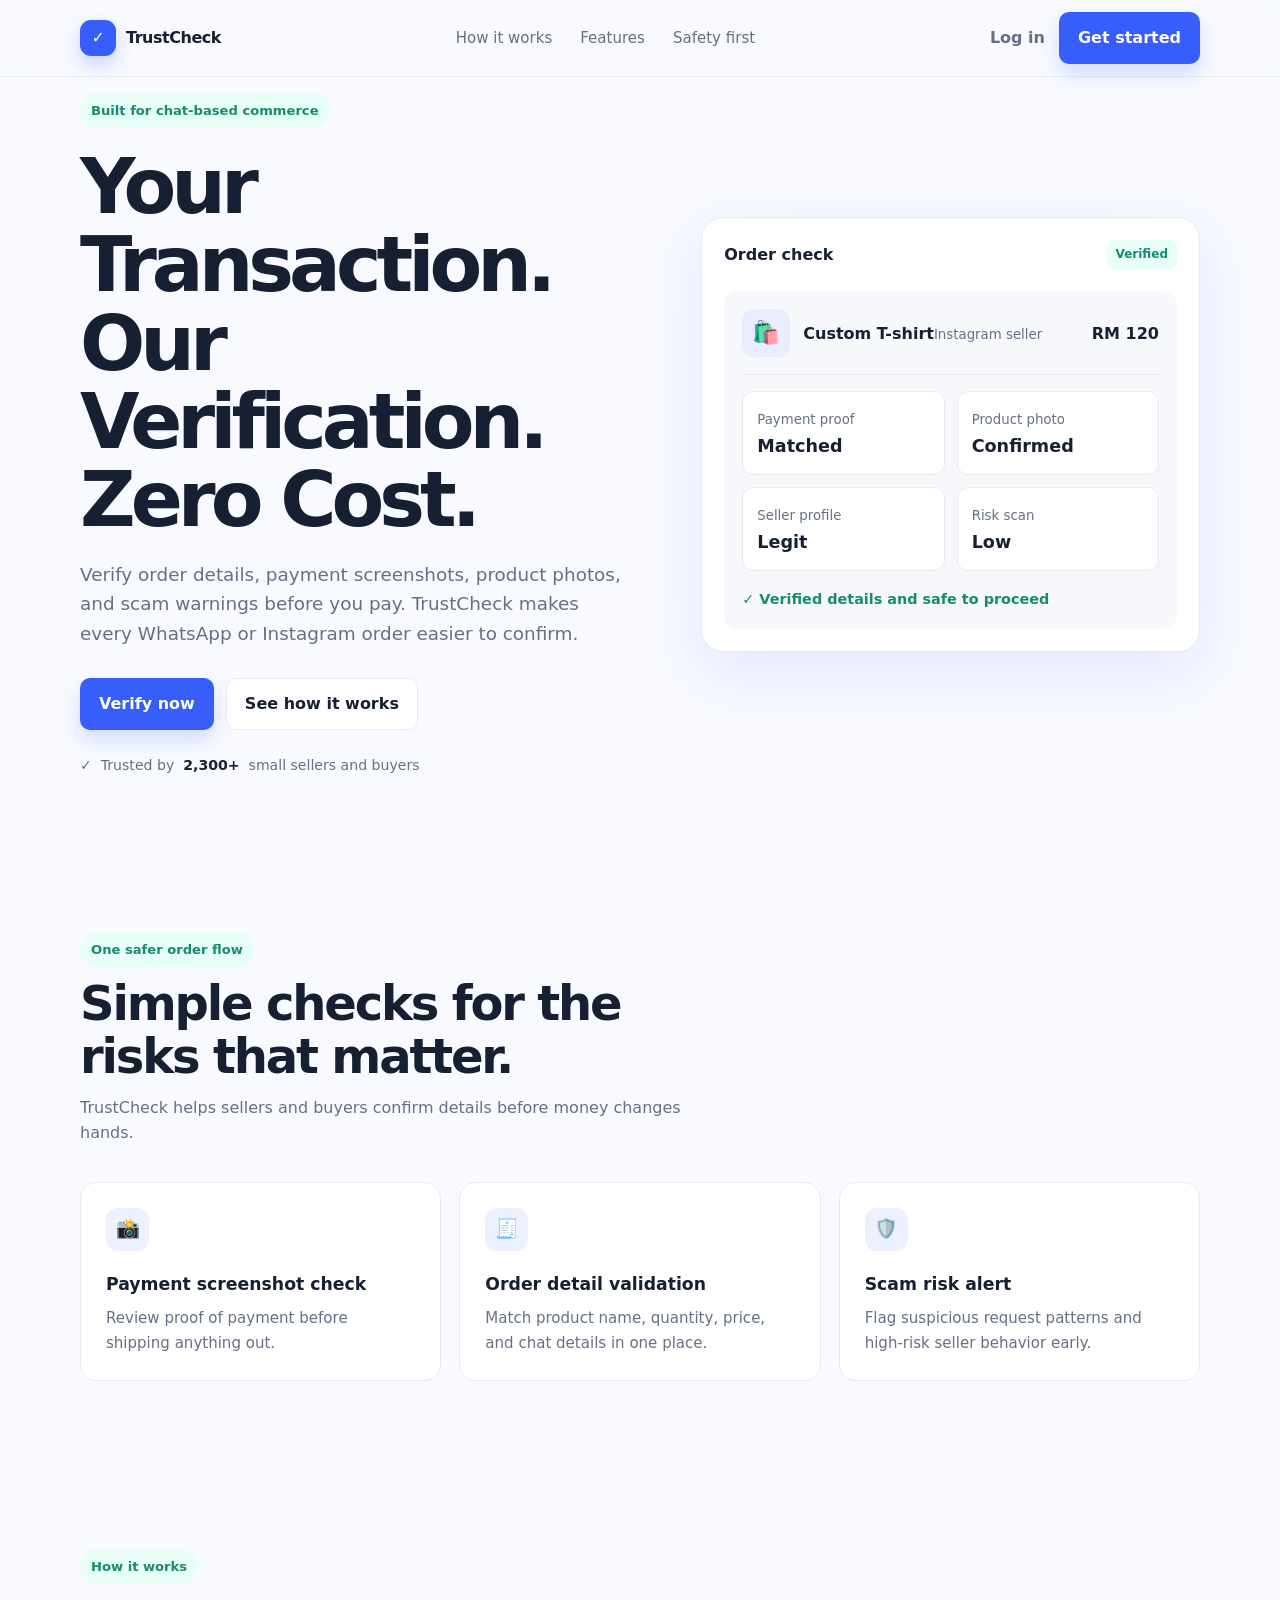
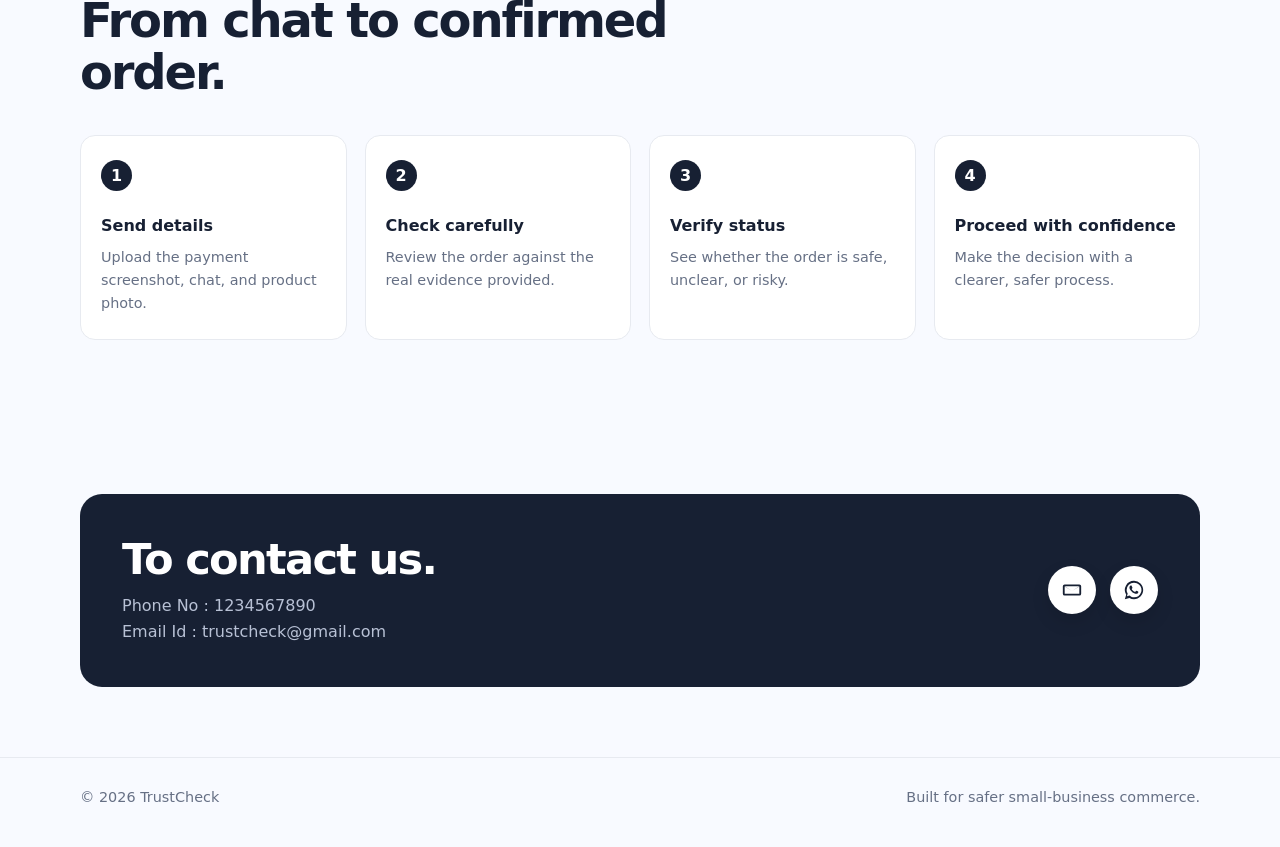
==== index.html @ 04374711 "Remove green dot and tick mark from hero eyebrow section" ====
<!DOCTYPE html>
<html lang="en">
<head>
    <meta charset="UTF-8">
    <meta name="viewport" content="width=device-width, initial-scale=1.0">
    <meta name="description" content="TrustCheck helps Instagram and WhatsApp sellers verify orders, payment screenshots, product photos and scam requests.">
    <title>TrustCheck — Sell with confidence</title>
    <style>
        :root { --ink:#172033; --muted:#667085; --primary:#375dfb; --primary-dark:#2746d8; --mint:#e8fff7; --line:#e7eaf0; --surface:#fff; --background:#f8faff; --shadow:0 20px 60px rgba(55,93,251,.12); }
        * { box-sizing:border-box; }
        html { scroll-behavior:smooth; }
        body { margin:0; color:var(--ink); background:var(--background); font-family:Inter,ui-sans-serif,system-ui,-apple-system,BlinkMacSystemFont,"Segoe UI",sans-serif; line-height:1.6; }
        a { color:inherit; text-decoration:none; }
        .container { width:min(1120px,calc(100% - 40px)); margin:0 auto; }
        header { position:sticky; top:0; z-index:10; background:rgba(248,250,255,.88); border-bottom:1px solid rgba(231,234,240,.75); backdrop-filter:blur(14px); }
        nav { min-height:76px; display:flex; align-items:center; justify-content:space-between; gap:24px; }
        .brand { display:flex; align-items:center; gap:10px; font-weight:800; letter-spacing:-.03em; }
        .brand-mark { display:grid; place-items:center; width:36px; height:36px; color:#fff; background:var(--primary); border-radius:11px; box-shadow:0 8px 18px rgba(55,93,251,.25); }
        .nav-links { display:flex; align-items:center; gap:28px; color:var(--muted); font-size:.94rem; }
        .nav-links a:hover { color:var(--primary); }
        .nav-actions { display:flex; align-items:center; gap:14px; }
        .login { color:var(--muted); font-weight:600; }
        .button { display:inline-flex; align-items:center; justify-content:center; gap:8px; padding:12px 18px; border:1px solid transparent; border-radius:10px; font-weight:700; cursor:pointer; transition:transform .2s ease, box-shadow .2s ease, background .2s ease; }
        .button:hover { transform:translateY(-2px); }
        .button-primary { color:#fff; background:var(--primary); box-shadow:0 10px 20px rgba(55,93,251,.2); }
        .button-primary:hover { background:var(--primary-dark); }
        .button-secondary { color:var(--ink); background:#fff; border-color:var(--line); }
        .hero { padding:16px 0 72px; overflow:hidden; }
        .hero-grid { display:grid; grid-template-columns:1.05fr .95fr; align-items:center; gap:70px; }
        .eyebrow { display:inline-flex; align-items:center; gap:8px; padding:7px 11px; color:#168b72; background:var(--mint); border-radius:999px; font-size:.82rem; font-weight:800; }
        h1 { max-width:670px; margin:20px 0; font-size:clamp(2.8rem,6vw,5.1rem); line-height:1.02; letter-spacing:-.065em; }
        .hero-copy { max-width:590px; color:var(--muted); font-size:1.15rem; }
        .hero-buttons { display:flex; flex-wrap:wrap; gap:12px; margin-top:30px; }
        .trust-note { display:flex; align-items:center; gap:9px; margin-top:24px; color:var(--muted); font-size:.88rem; }
        .trust-note strong { color:var(--ink); }
        .hero-card { position:relative; padding:22px; background:#fff; border:1px solid var(--line); border-radius:22px; box-shadow:var(--shadow); }
        .card-top { display:flex; justify-content:space-between; align-items:center; margin-bottom:22px; }
        .card-title { font-weight:800; }
        .status { padding:5px 9px; color:#168b72; background:var(--mint); border-radius:7px; font-size:.75rem; font-weight:800; }
        .order-box { padding:18px; background:#f7f8fc; border-radius:14px; }
        .product-row { display:flex; align-items:center; gap:13px; padding-bottom:17px; border-bottom:1px solid var(--line); }
        .product-icon { display:grid; place-items:center; width:48px; height:48px; color:var(--primary); background:#e9edff; border-radius:12px; font-size:1.4rem; }
        .product-row small,.metric small { color:var(--muted); }
        .amount { margin-left:auto; font-weight:800; }
        .metrics { display:grid; grid-template-columns:repeat(2,1fr); gap:12px; margin-top:16px; }
        .metric { padding:14px; background:#fff; border:1px solid var(--line); border-radius:11px; }
        .metric strong { display:block; font-size:1.1rem; }
        .verified { display:flex; align-items:center; gap:9px; margin-top:17px; color:#168b72; font-size:.9rem; font-weight:700; }
        .section { padding:84px 0; }
        .section-heading { max-width:650px; margin-bottom:36px; }
        .section-heading h2 { margin:10px 0 12px; font-size:clamp(2rem,4vw,3rem); line-height:1.1; letter-spacing:-.045em; }
        .section-heading p { margin:0; color:var(--muted); }
        .features { display:grid; grid-template-columns:repeat(3,1fr); gap:18px; }
        .feature { padding:25px; background:var(--surface); border:1px solid var(--line); border-radius:16px; }
        .feature-icon { display:grid; place-items:center; width:43px; height:43px; margin-bottom:20px; color:var(--primary); background:#edf0ff; border-radius:12px; font-size:1.2rem; }
        .feature h3 { margin:0 0 8px; font-size:1.08rem; }
        .feature p { margin:0; color:var(--muted); font-size:.94rem; }
        .steps { display:grid; grid-template-columns:repeat(4,1fr); gap:18px; }
        .step { position:relative; padding:24px 20px; background:#fff; border-radius:15px; border:1px solid var(--line); }
        .step-number { display:inline-grid; place-items:center; width:31px; height:31px; margin-bottom:22px; color:#fff; background:var(--ink); border-radius:50%; font-weight:800; }
        .step h3 { margin:0 0 7px; font-size:1rem; }
        .step p { margin:0; color:var(--muted); font-size:.9rem; }
        .cta { padding:70px 0; }
        .cta-box { display:flex; align-items:center; justify-content:space-between; gap:30px; padding:42px; color:#fff; background:var(--ink); border-radius:22px; }
        .cta-box h2 { max-width:550px; margin:0; font-size:clamp(1.8rem,4vw,2.7rem); line-height:1.1; letter-spacing:-.04em; }
        .cta-box p { margin:10px 0 0; color:#b8c1d5; }
        .cta .button { color:var(--ink); background:#fff; white-space:nowrap; }
        .contact-wrap { display:flex; align-items:center; gap:18px; }
        .social-icons { display:flex; gap:14px; align-items:center; }
        .social-icon {
            display:inline-flex;
            align-items:center;
            justify-content:center;
            width:48px;
            height:48px;
            border-radius:50%;
            background:#fff;
            color:var(--ink);
            transition:transform 0.2s ease, box-shadow 0.2s ease;
            box-shadow:0 8px 18px rgba(0,0,0,.12);
        }
        .social-icon:hover {
            transform:translateY(-2px);
            box-shadow:0 12px 22px rgba(0,0,0,.18);
        }
        .social-icon svg { width:22px; height:22px; display:block; }
        .social-icon.gmail:hover { background:#ea4335; color:#fff; }
        .social-icon.whatsapp:hover { background:#25d366; color:#fff; }
        footer { padding:28px 0 38px; color:var(--muted); border-top:1px solid var(--line); font-size:.9rem; }
        .footer-row { display:flex; justify-content:space-between; gap:20px; }
        @media (max-width:820px) { .nav-links{display:none;} .hero{padding-top:12px;} .hero-grid,.features{grid-template-columns:1fr;} .hero-grid{gap:42px;} .steps{grid-template-columns:repeat(2,1fr);} }
        @media (max-width:520px) { .container{width:min(100% - 28px,1120px);} .nav-actions .login{display:none;} .hero-buttons,.hero-buttons .button{width:100%;} .steps{grid-template-columns:1fr;} }
    </style>
</head>
<body>
    <header>
        <nav class="container" aria-label="Main navigation">
            <a class="brand" href="#top" aria-label="TrustCheck home"><span class="brand-mark">✓</span><span>TrustCheck</span></a>
            <div class="nav-links"><a href="#how-it-works">How it works</a><a href="#features">Features</a><a href="#safety">Safety first</a></div>
            <div class="nav-actions"><a class="login" href="#signup">Log in</a><a class="button button-primary" href="#signup">Get started</a></div>
        </nav>
    </header>
    <main id="top">
        <section class="hero"><div class="container hero-grid"><div><div class="eyebrow">Built for chat-based commerce</div><h1>Your Transaction. Our Verification. Zero Cost.</h1><p class="hero-copy">Verify order details, payment screenshots, product photos, and scam warnings before you pay. TrustCheck makes every WhatsApp or Instagram order easier to confirm.</p><div class="hero-buttons"><a class="button button-primary" href="#signup">Verify now</a><a class="button button-secondary" href="#how-it-works">See how it works</a></div><div class="trust-note"><span>✓</span> Trusted by <strong>2,300+</strong> small sellers and buyers</div></div><div class="hero-card"><div class="card-top"><div class="card-title">Order check</div><span class="status">Verified</span></div><div class="order-box"><div class="product-row"><div class="product-icon">🛍️</div><div><strong>Custom T-shirt</strong><small>Instagram seller</small></div><div class="amount">RM 120</div></div><div class="metrics"><div class="metric"><small>Payment proof</small><strong>Matched</strong></div><div class="metric"><small>Product photo</small><strong>Confirmed</strong></div><div class="metric"><small>Seller profile</small><strong>Legit</strong></div><div class="metric"><small>Risk scan</small><strong>Low</strong></div></div><div class="verified">✓ Verified details and safe to proceed</div></div></div></div></section>
        <section class="section" id="features"><div class="container"><div class="section-heading"><div class="eyebrow">One safer order flow</div><h2>Simple checks for the risks that matter.</h2><p>TrustCheck helps sellers and buyers confirm details before money changes hands.</p></div><div class="features"><div class="feature"><div class="feature-icon">📸</div><h3>Payment screenshot check</h3><p>Review proof of payment before shipping anything out.</p></div><div class="feature"><div class="feature-icon">🧾</div><h3>Order detail validation</h3><p>Match product name, quantity, price, and chat details in one place.</p></div><div class="feature"><div class="feature-icon">🛡️</div><h3>Scam risk alert</h3><p>Flag suspicious request patterns and high-risk seller behavior early.</p></div></div></div></section>
        <section class="section" id="how-it-works"><div class="container"><div class="section-heading"><div class="eyebrow">How it works</div><h2>From chat to confirmed order.</h2></div><div class="steps"><div class="step"><div class="step-number">1</div><h3>Send details</h3><p>Upload the payment screenshot, chat, and product photo.</p></div><div class="step"><div class="step-number">2</div><h3>Check carefully</h3><p>Review the order against the real evidence provided.</p></div><div class="step"><div class="step-number">3</div><h3>Verify status</h3><p>See whether the order is safe, unclear, or risky.</p></div><div class="step"><div class="step-number">4</div><h3>Proceed with confidence</h3><p>Make the decision with a clearer, safer process.</p></div></div></div></section>
        <section class="cta" id="safety"><div class="container"><div class="cta-box"><div><h2>To contact us.</h2><p>Phone No : 1234567890 <br>Email Id : trustcheck@gmail.com</p></div><div class="contact-wrap"><div class="social-icons"><a href="mailto:trustcheck@gmail.com" class="social-icon gmail" aria-label="Email TrustCheck" title="Email TrustCheck"><svg viewBox="0 0 24 24" fill="currentColor" aria-hidden="true"><path d="M20 6H4a2 2 0 0 0-2 2v8a2 2 0 0 0 2 2h16a2 2 0 0 0 2-2V8a2 2 0 0 0-2-2Zm0 2-8 5-8-5h16Zm-16 8V8.2l8 5 8-5V16H4Z"/></svg></a><a href="https://wa.me/1234567890" class="social-icon whatsapp" aria-label="Chat on WhatsApp" title="Chat on WhatsApp" target="_blank" rel="noopener noreferrer"><svg viewBox="0 0 24 24" fill="currentColor" aria-hidden="true"><path d="M19.05 4.95A9.9 9.9 0 0 0 12.02 2a9.94 9.94 0 0 0-8.56 15.12L2 22l5.02-1.33A9.93 9.93 0 0 0 12.02 22c5.52 0 10-4.48 10-10 0-2.67-1.04-5.2-2.97-7.05ZM12.02 20c-1.63 0-3.22-.63-4.38-1.7l-.31-.25-2.98.79.8-2.9-.2-.31A7.98 7.98 0 0 1 3.98 12A8.02 8.02 0 0 1 12.02 4c2.14 0 4.15.83 5.66 2.34A7.97 7.97 0 0 1 12.02 20Zm4.33-6.38c-.24-.12-1.42-.7-1.64-.78-.22-.08-.38-.12-.54.12-.16.24-.62.78-.76.94-.14.16-.28.18-.52.06-.24-.12-1.02-.38-1.95-1.2-.72-.64-1.2-1.43-1.34-1.67-.14-.24-.02-.37.1-.49.1-.1.24-.28.36-.42.12-.14.16-.24.24-.4.08-.16.04-.3-.02-.42-.06-.12-.54-1.3-.74-1.78-.2-.47-.4-.4-.54-.4h-.46c-.16 0-.42.06-.64.3-.22.24-.84.82-.84 2s.86 2.32.98 2.48c.12.16 1.68 2.56 4.07 3.59.57.25 1.02.39 1.37.5.57.18 1.09.16 1.5.1.46-.07 1.42-.58 1.62-1.14.2-.56.2-1.04.14-1.14-.06-.1-.22-.16-.46-.28Z"/></svg></a></div></div></div></div></section>
    </main>
    <footer><div class="container footer-row"><span>© 2026 TrustCheck</span><span>Built for safer small-business commerce.</span></div></footer>
</body>
</html>
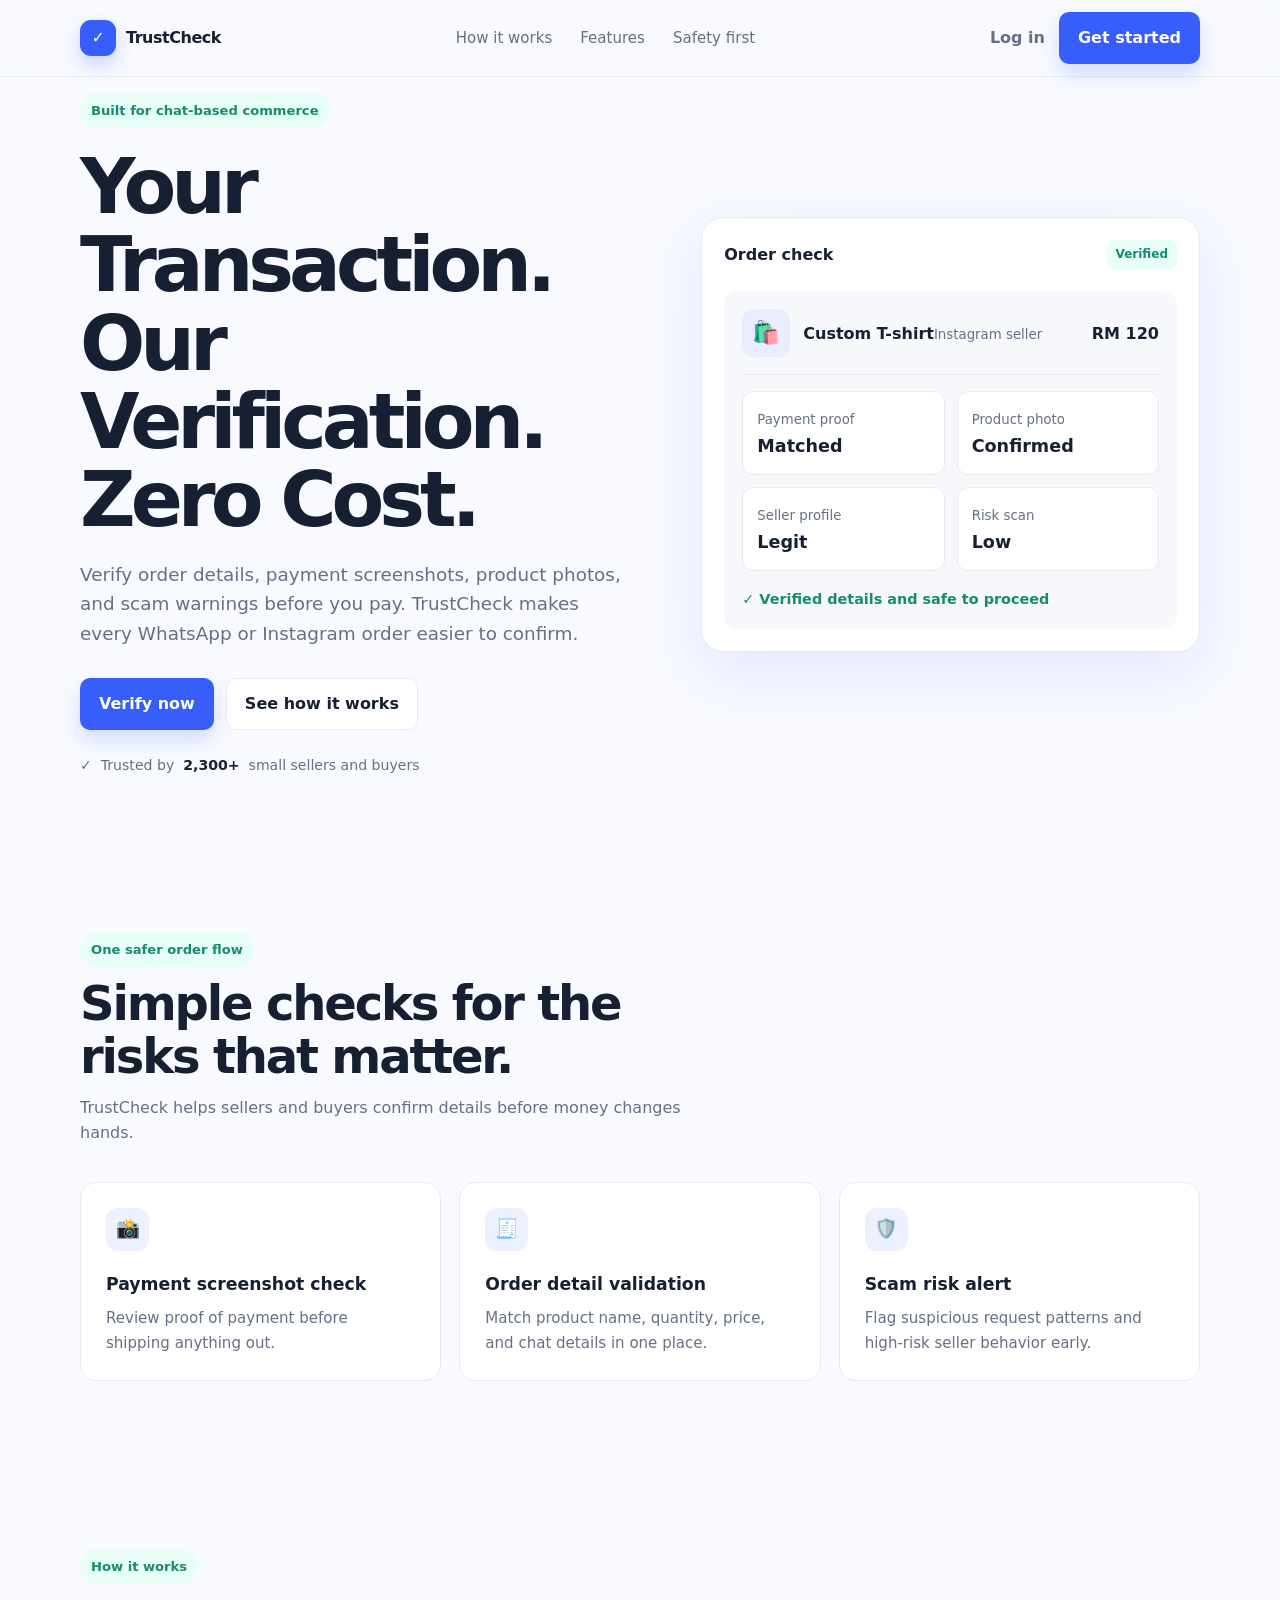
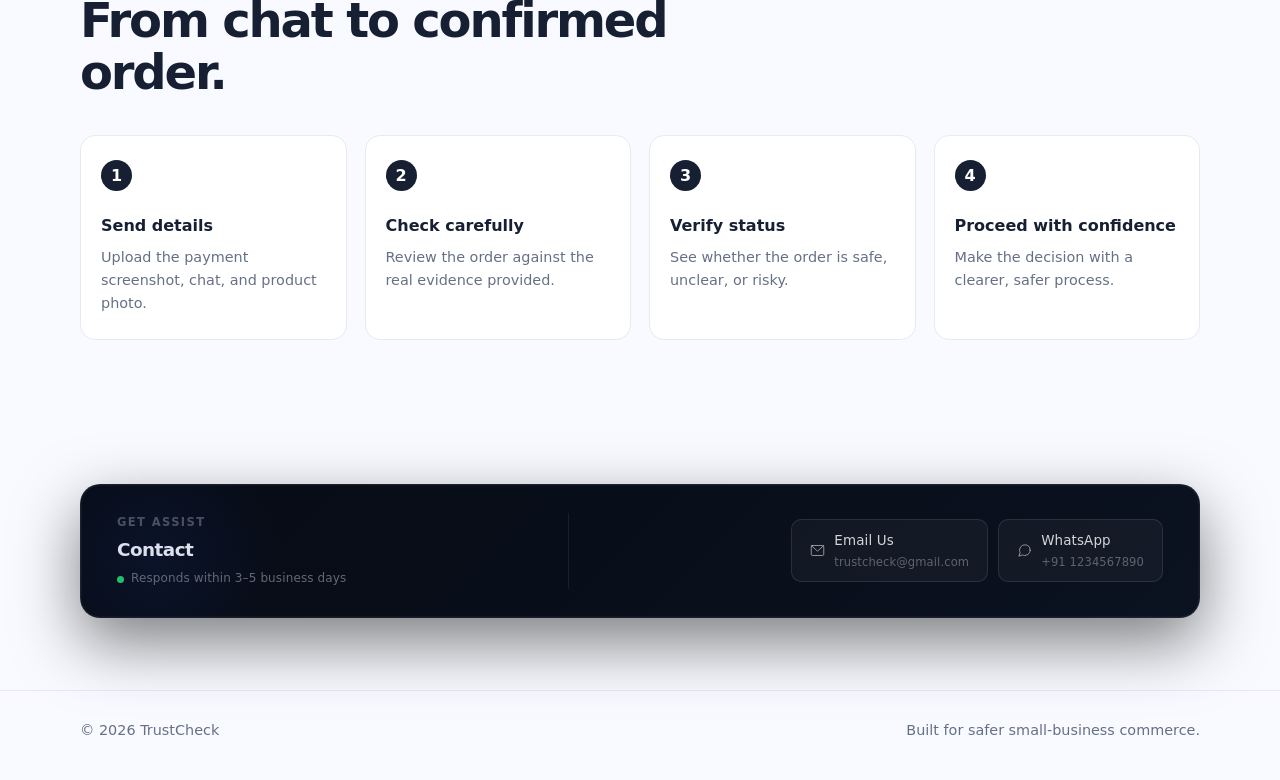
==== commit 694d2916: "Update Contact Us widget to luxury obsidian design and revised copy" ====
--- a/index.html
+++ b/index.html
@@ -60,36 +60,137 @@
         .step-number { display:inline-grid; place-items:center; width:31px; height:31px; margin-bottom:22px; color:#fff; background:var(--ink); border-radius:50%; font-weight:800; }
         .step h3 { margin:0 0 7px; font-size:1rem; }
         .step p { margin:0; color:var(--muted); font-size:.9rem; }
-        .cta { padding:70px 0; }
-        .cta-box { display:flex; align-items:center; justify-content:space-between; gap:30px; padding:42px; color:#fff; background:var(--ink); border-radius:22px; }
-        .cta-box h2 { max-width:550px; margin:0; font-size:clamp(1.8rem,4vw,2.7rem); line-height:1.1; letter-spacing:-.04em; }
-        .cta-box p { margin:10px 0 0; color:#b8c1d5; }
-        .cta .button { color:var(--ink); background:#fff; white-space:nowrap; }
-        .contact-wrap { display:flex; align-items:center; gap:18px; }
-        .social-icons { display:flex; gap:14px; align-items:center; }
-        .social-icon {
+        /* ── Contact Section — Luxury Obsidian ── */
+        .contact-section { padding:60px 0 72px; }
+        .contact-strip {
+            position:relative;
+            display:flex;
+            align-items:center;
+            justify-content:space-between;
+            gap:32px;
+            padding:28px 36px;
+            background:linear-gradient(135deg,#060B14 0%,#0B1220 100%);
+            border:1px solid rgba(255,255,255,.08);
+            border-radius:20px;
+            backdrop-filter:blur(16px);
+            -webkit-backdrop-filter:blur(16px);
+            box-shadow:0 0 0 1px rgba(255,255,255,.03) inset, 0 24px 64px rgba(0,0,0,.5);
+            overflow:hidden;
+        }
+        .contact-strip::before {
+            content:'';
+            position:absolute;
+            top:-60px; left:-60px;
+            width:260px; height:260px;
+            border-radius:50%;
+            background:radial-gradient(circle, rgba(55,93,251,.09) 0%, transparent 70%);
+            pointer-events:none;
+        }
+        .cs-left { display:flex; flex-direction:column; gap:8px; flex-shrink:0; }
+        .cs-label {
+            font-size:.72rem;
+            font-weight:600;
+            letter-spacing:.12em;
+            text-transform:uppercase;
+            color:rgba(255,255,255,.28);
+        }
+        .cs-title {
+            font-size:1.15rem;
+            font-weight:700;
+            letter-spacing:-.03em;
+            color:rgba(255,255,255,.92);
+            line-height:1.2;
+        }
+        .cs-status {
             display:inline-flex;
             align-items:center;
-            justify-content:center;
-            width:48px;
-            height:48px;
+            gap:7px;
+            font-size:.75rem;
+            color:rgba(255,255,255,.38);
+            font-weight:500;
+            letter-spacing:.01em;
+        }
+        .cs-pulse {
+            width:7px; height:7px;
             border-radius:50%;
-            background:#fff;
-            color:var(--ink);
-            transition:transform 0.2s ease, box-shadow 0.2s ease;
-            box-shadow:0 8px 18px rgba(0,0,0,.12);
-        }
-        .social-icon:hover {
-            transform:translateY(-2px);
-            box-shadow:0 12px 22px rgba(0,0,0,.18);
-        }
-        .social-icon svg { width:22px; height:22px; display:block; }
-        .social-icon.gmail:hover { background:#ea4335; color:#fff; }
-        .social-icon.whatsapp:hover { background:#25d366; color:#fff; }
+            background:#22c55e;
+            box-shadow:0 0 0 0 rgba(34,197,94,.5);
+            animation:cs-ping 2s ease infinite;
+            flex-shrink:0;
+        }
+        @keyframes cs-ping {
+            0%   { box-shadow:0 0 0 0 rgba(34,197,94,.45); }
+            70%  { box-shadow:0 0 0 6px rgba(34,197,94,0); }
+            100% { box-shadow:0 0 0 0 rgba(34,197,94,0); }
+        }
+        .cs-divider {
+            width:1px;
+            align-self:stretch;
+            background:rgba(255,255,255,.07);
+            flex-shrink:0;
+        }
+        .cs-actions { display:flex; align-items:center; gap:10px; flex-wrap:wrap; }
+        .cs-action {
+            display:inline-flex;
+            align-items:center;
+            gap:9px;
+            padding:10px 18px;
+            border-radius:10px;
+            border:1px solid rgba(255,255,255,.1);
+            background:rgba(255,255,255,.04);
+            color:rgba(255,255,255,.75);
+            font-size:.84rem;
+            font-weight:500;
+            letter-spacing:.01em;
+            text-decoration:none;
+            cursor:pointer;
+            transition:background .2s ease, border-color .2s ease, color .2s ease, transform .2s ease;
+            white-space:nowrap;
+        }
+        .cs-action:hover {
+            background:rgba(255,255,255,.08);
+            border-color:rgba(255,255,255,.2);
+            color:rgba(255,255,255,.95);
+            transform:translateY(-1px);
+        }
+        .cs-action svg {
+            width:15px; height:15px;
+            stroke:currentColor;
+            fill:none;
+            stroke-width:1.6;
+            stroke-linecap:round;
+            stroke-linejoin:round;
+            opacity:.7;
+            flex-shrink:0;
+        }
+        .cs-action:hover svg { opacity:1; }
+        .cs-action-meta {
+            display:flex;
+            flex-direction:column;
+            gap:1px;
+            text-align:left;
+        }
+        .cs-action-meta span:first-child { color:rgba(255,255,255,.82); font-size:.84rem; font-weight:500; }
+        .cs-action-meta span:last-child  { color:rgba(255,255,255,.32); font-size:.72rem; font-weight:400; letter-spacing:.01em; }
         footer { padding:28px 0 38px; color:var(--muted); border-top:1px solid var(--line); font-size:.9rem; }
         .footer-row { display:flex; justify-content:space-between; gap:20px; }
-        @media (max-width:820px) { .nav-links{display:none;} .hero{padding-top:12px;} .hero-grid,.features{grid-template-columns:1fr;} .hero-grid{gap:42px;} .steps{grid-template-columns:repeat(2,1fr);} }
-        @media (max-width:520px) { .container{width:min(100% - 28px,1120px);} .nav-actions .login{display:none;} .hero-buttons,.hero-buttons .button{width:100%;} .steps{grid-template-columns:1fr;} }
+        @media (max-width:820px) {
+            .nav-links{display:none;}
+            .hero{padding-top:12px;}
+            .hero-grid,.features{grid-template-columns:1fr;}
+            .hero-grid{gap:42px;}
+            .steps{grid-template-columns:repeat(2,1fr);}
+            .contact-strip{flex-direction:column;align-items:flex-start;gap:20px;padding:24px 22px;}
+            .cs-divider{width:100%;height:1px;align-self:auto;}
+        }
+        @media (max-width:520px) {
+            .container{width:min(100% - 28px,1120px);}
+            .nav-actions .login{display:none;}
+            .hero-buttons,.hero-buttons .button{width:100%;}
+            .steps{grid-template-columns:1fr;}
+            .cs-actions{flex-direction:column;width:100%;}
+            .cs-action{width:100%;justify-content:flex-start;}
+        }
     </style>
 </head>
 <body>
@@ -104,7 +205,47 @@
         <section class="hero"><div class="container hero-grid"><div><div class="eyebrow">Built for chat-based commerce</div><h1>Your Transaction. Our Verification. Zero Cost.</h1><p class="hero-copy">Verify order details, payment screenshots, product photos, and scam warnings before you pay. TrustCheck makes every WhatsApp or Instagram order easier to confirm.</p><div class="hero-buttons"><a class="button button-primary" href="#signup">Verify now</a><a class="button button-secondary" href="#how-it-works">See how it works</a></div><div class="trust-note"><span>✓</span> Trusted by <strong>2,300+</strong> small sellers and buyers</div></div><div class="hero-card"><div class="card-top"><div class="card-title">Order check</div><span class="status">Verified</span></div><div class="order-box"><div class="product-row"><div class="product-icon">🛍️</div><div><strong>Custom T-shirt</strong><small>Instagram seller</small></div><div class="amount">RM 120</div></div><div class="metrics"><div class="metric"><small>Payment proof</small><strong>Matched</strong></div><div class="metric"><small>Product photo</small><strong>Confirmed</strong></div><div class="metric"><small>Seller profile</small><strong>Legit</strong></div><div class="metric"><small>Risk scan</small><strong>Low</strong></div></div><div class="verified">✓ Verified details and safe to proceed</div></div></div></div></section>
         <section class="section" id="features"><div class="container"><div class="section-heading"><div class="eyebrow">One safer order flow</div><h2>Simple checks for the risks that matter.</h2><p>TrustCheck helps sellers and buyers confirm details before money changes hands.</p></div><div class="features"><div class="feature"><div class="feature-icon">📸</div><h3>Payment screenshot check</h3><p>Review proof of payment before shipping anything out.</p></div><div class="feature"><div class="feature-icon">🧾</div><h3>Order detail validation</h3><p>Match product name, quantity, price, and chat details in one place.</p></div><div class="feature"><div class="feature-icon">🛡️</div><h3>Scam risk alert</h3><p>Flag suspicious request patterns and high-risk seller behavior early.</p></div></div></div></section>
         <section class="section" id="how-it-works"><div class="container"><div class="section-heading"><div class="eyebrow">How it works</div><h2>From chat to confirmed order.</h2></div><div class="steps"><div class="step"><div class="step-number">1</div><h3>Send details</h3><p>Upload the payment screenshot, chat, and product photo.</p></div><div class="step"><div class="step-number">2</div><h3>Check carefully</h3><p>Review the order against the real evidence provided.</p></div><div class="step"><div class="step-number">3</div><h3>Verify status</h3><p>See whether the order is safe, unclear, or risky.</p></div><div class="step"><div class="step-number">4</div><h3>Proceed with confidence</h3><p>Make the decision with a clearer, safer process.</p></div></div></div></section>
-        <section class="cta" id="safety"><div class="container"><div class="cta-box"><div><h2>To contact us.</h2><p>Phone No : 1234567890 <br>Email Id : trustcheck@gmail.com</p></div><div class="contact-wrap"><div class="social-icons"><a href="mailto:trustcheck@gmail.com" class="social-icon gmail" aria-label="Email TrustCheck" title="Email TrustCheck"><svg viewBox="0 0 24 24" fill="currentColor" aria-hidden="true"><path d="M20 6H4a2 2 0 0 0-2 2v8a2 2 0 0 0 2 2h16a2 2 0 0 0 2-2V8a2 2 0 0 0-2-2Zm0 2-8 5-8-5h16Zm-16 8V8.2l8 5 8-5V16H4Z"/></svg></a><a href="https://wa.me/1234567890" class="social-icon whatsapp" aria-label="Chat on WhatsApp" title="Chat on WhatsApp" target="_blank" rel="noopener noreferrer"><svg viewBox="0 0 24 24" fill="currentColor" aria-hidden="true"><path d="M19.05 4.95A9.9 9.9 0 0 0 12.02 2a9.94 9.94 0 0 0-8.56 15.12L2 22l5.02-1.33A9.93 9.93 0 0 0 12.02 22c5.52 0 10-4.48 10-10 0-2.67-1.04-5.2-2.97-7.05ZM12.02 20c-1.63 0-3.22-.63-4.38-1.7l-.31-.25-2.98.79.8-2.9-.2-.31A7.98 7.98 0 0 1 3.98 12A8.02 8.02 0 0 1 12.02 4c2.14 0 4.15.83 5.66 2.34A7.97 7.97 0 0 1 12.02 20Zm4.33-6.38c-.24-.12-1.42-.7-1.64-.78-.22-.08-.38-.12-.54.12-.16.24-.62.78-.76.94-.14.16-.28.18-.52.06-.24-.12-1.02-.38-1.95-1.2-.72-.64-1.2-1.43-1.34-1.67-.14-.24-.02-.37.1-.49.1-.1.24-.28.36-.42.12-.14.16-.24.24-.4.08-.16.04-.3-.02-.42-.06-.12-.54-1.3-.74-1.78-.2-.47-.4-.4-.54-.4h-.46c-.16 0-.42.06-.64.3-.22.24-.84.82-.84 2s.86 2.32.98 2.48c.12.16 1.68 2.56 4.07 3.59.57.25 1.02.39 1.37.5.57.18 1.09.16 1.5.1.46-.07 1.42-.58 1.62-1.14.2-.56.2-1.04.14-1.14-.06-.1-.22-.16-.46-.28Z"/></svg></a></div></div></div></div></section>
+        <section class="contact-section" id="safety"><div class="container">
+            <div class="contact-strip">
+                <!-- Left: identity + status -->
+                <div class="cs-left">
+                    <span class="cs-label">Get Assist</span>
+                    <span class="cs-title">Contact</span>
+                    <span class="cs-status">
+                        <span class="cs-pulse" aria-hidden="true"></span>
+                        Responds within 3–5 business days
+                    </span>
+                </div>
+
+                <!-- Vertical divider -->
+                <div class="cs-divider" aria-hidden="true"></div>
+
+                <!-- Right: action pills -->
+                <div class="cs-actions">
+                    <!-- Email -->
+                    <a href="mailto:trustcheck@gmail.com" class="cs-action" aria-label="Email TrustCheck at trustcheck@gmail.com">
+                        <svg viewBox="0 0 24 24" aria-hidden="true">
+                            <rect x="2" y="4" width="20" height="16" rx="2"/>
+                            <polyline points="2,4 12,13 22,4"/>
+                        </svg>
+                        <span class="cs-action-meta">
+                            <span>Email Us</span>
+                            <span>trustcheck@gmail.com</span>
+                        </span>
+                    </a>
+                    <!-- WhatsApp -->
+                    <a href="https://wa.me/911234567890" class="cs-action" aria-label="Chat on WhatsApp at +91 1234567890" target="_blank" rel="noopener noreferrer">
+                        <svg viewBox="0 0 24 24" aria-hidden="true">
+                            <path d="M21 11.5a8.38 8.38 0 0 1-.9 3.8 8.5 8.5 0 0 1-7.6 4.7 8.38 8.38 0 0 1-3.8-.9L3 21l1.9-5.7a8.38 8.38 0 0 1-.9-3.8 8.5 8.5 0 0 1 4.7-7.6 8.38 8.38 0 0 1 3.8-.9h.5a8.48 8.48 0 0 1 8 8v.5z"/>
+                        </svg>
+                        <span class="cs-action-meta">
+                            <span>WhatsApp</span>
+                            <span>+91 1234567890</span>
+                        </span>
+                    </a>
+                </div>
+            </div>
+        </div></section>
     </main>
     <footer><div class="container footer-row"><span>© 2026 TrustCheck</span><span>Built for safer small-business commerce.</span></div></footer>
 </body>
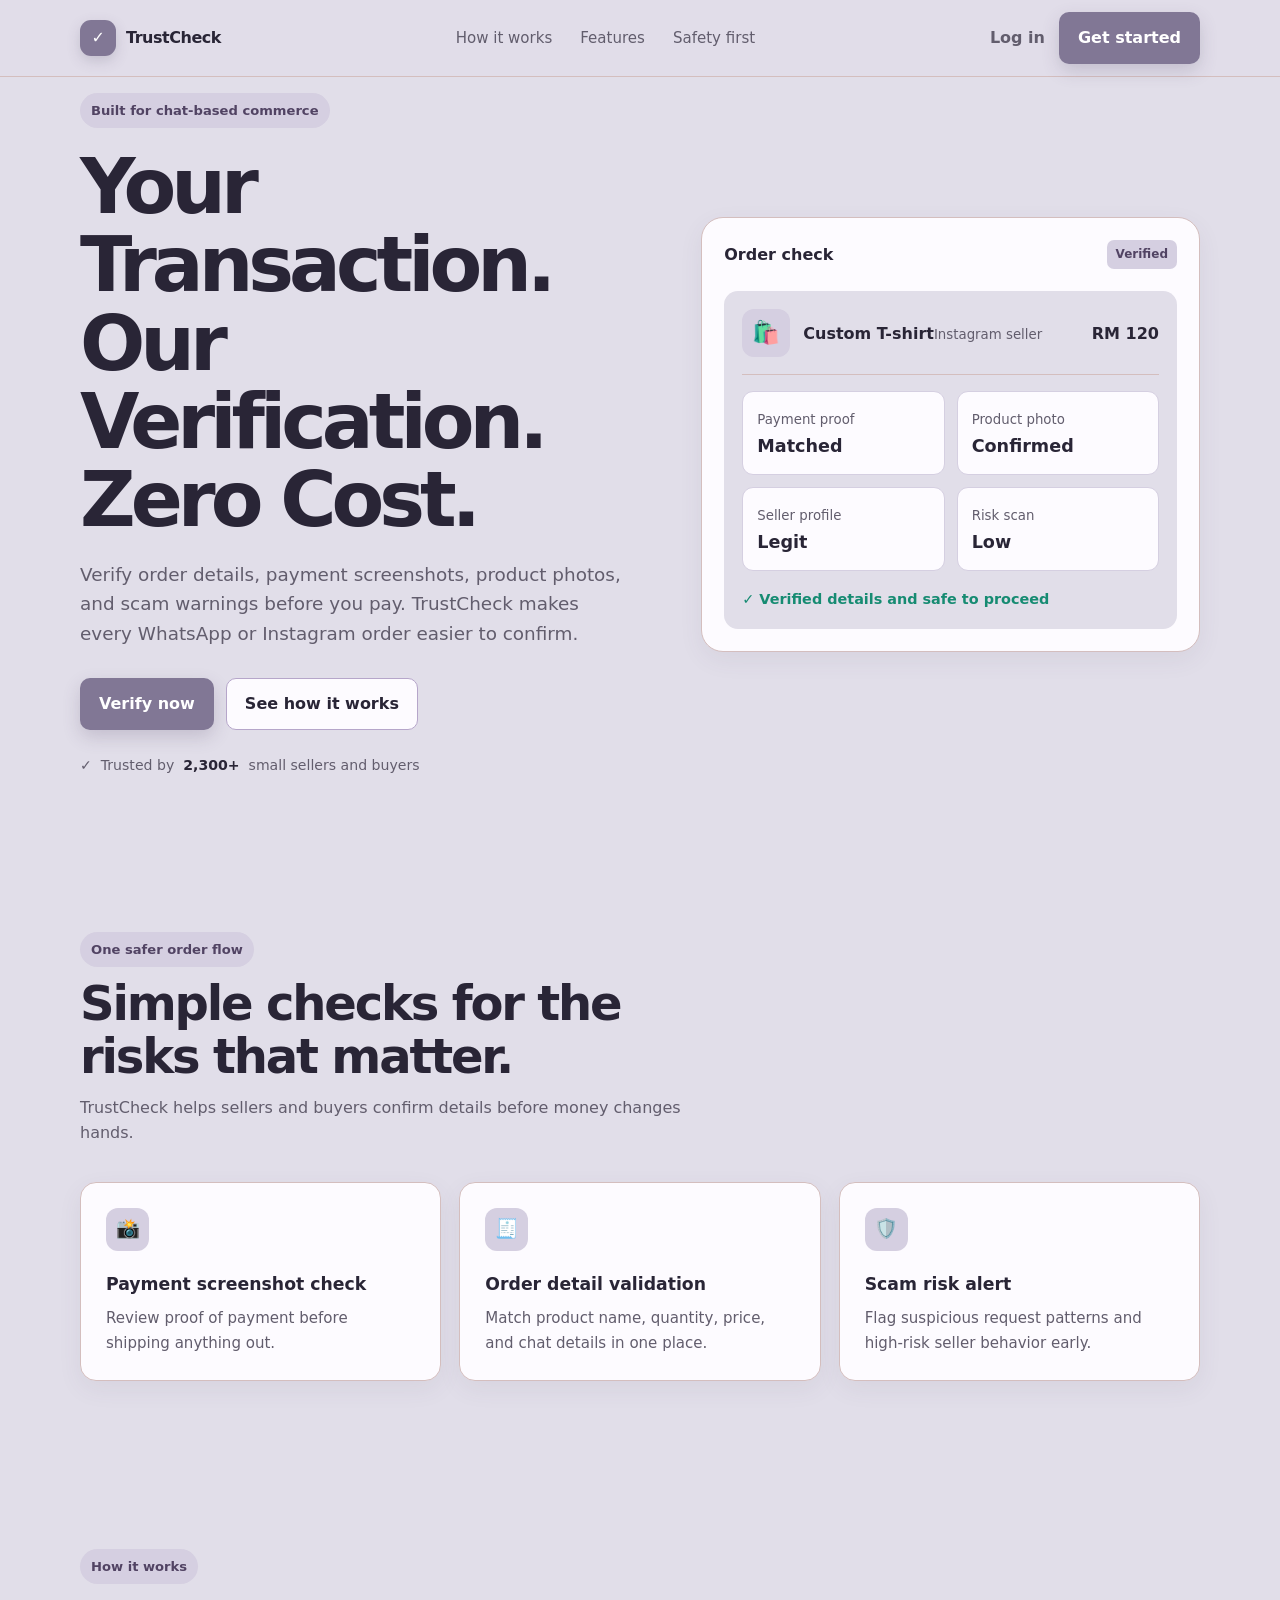
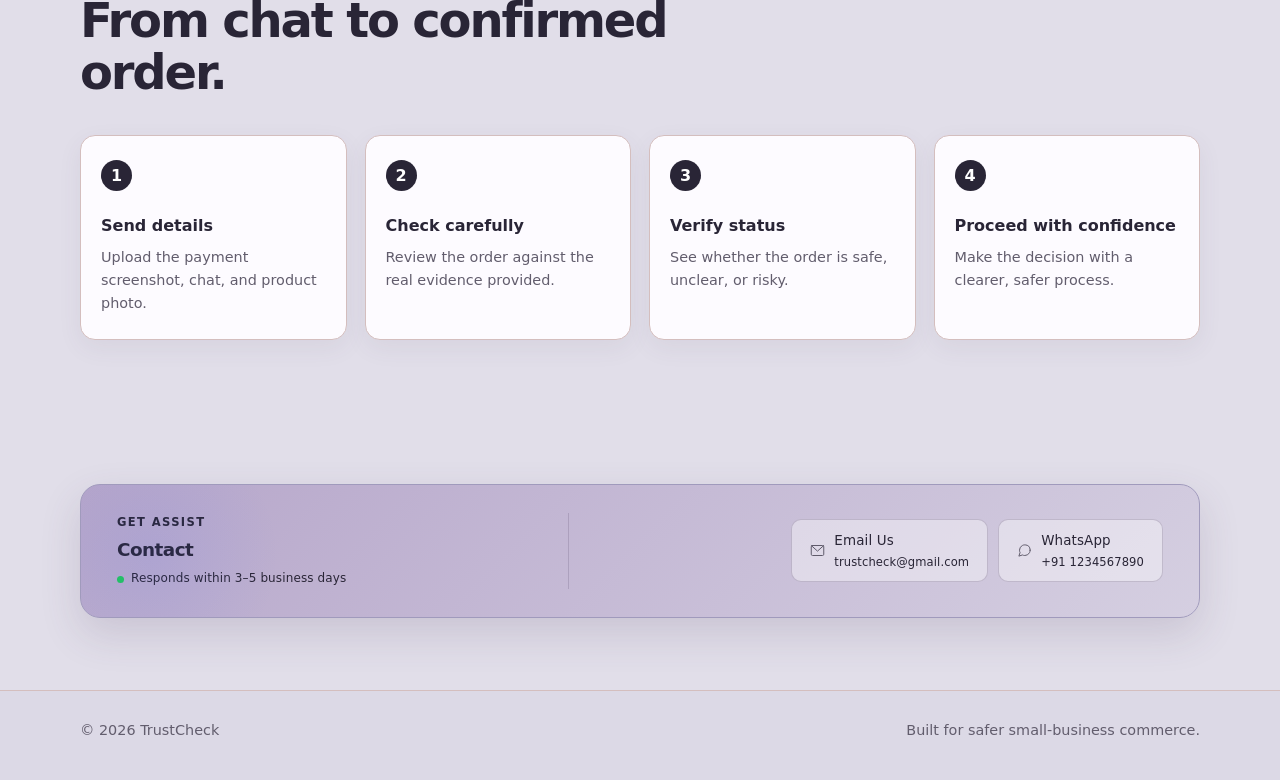
==== commit c5f1325c: "Add Lavender Grey theme styles to index.html" ====
--- a/index.html
+++ b/index.html
@@ -191,6 +191,139 @@
             .cs-actions{flex-direction:column;width:100%;}
             .cs-action{width:100%;justify-content:flex-start;}
         }
+        
+/* TrustCheck — Lavender Grey Theme */
+        :root {
+          --ink: #292536;
+          --muted: #625d6d;
+          --primary: #817795;
+          --primary-dark: #665b7b;
+          --mint: #E1DEE9;
+          --line: #D4BEBE;
+          --surface: #FDFBFF;
+          --background: #E1DEE9;
+          --shadow: 0 16px 45px rgba(80, 65, 100, 0.14);
+        }
+        
+        /* Page and navigation */
+        body {
+          background: var(--background);
+          color: var(--ink);
+        }
+        
+        header {
+          background: rgba(225, 222, 233, 0.94);
+          border-color: var(--line);
+        }
+        
+        .brand-mark {
+          background: var(--primary);
+          box-shadow: 0 5px 14px rgba(80, 65, 100, 0.2);
+        }
+        
+        .nav-links a:hover {
+          color: var(--primary-dark);
+        }
+        
+        /* Buttons */
+        .button-primary {
+          background: var(--primary);
+          color: #fff;
+          box-shadow: 0 7px 18px rgba(80, 65, 100, 0.2);
+        }
+        
+        .button-primary:hover {
+          background: var(--primary-dark);
+        }
+        
+        .button-secondary {
+          background: #FDFBFF;
+          color: var(--ink);
+          border-color: #B6A6CA;
+        }
+        
+        .button-secondary:hover {
+          background: #D5CFE1;
+        }
+        
+        /* Cards and verification panel */
+        .hero-card,
+        .feature,
+        .step {
+          background: var(--surface);
+          border-color: var(--line);
+          box-shadow: 0 8px 25px rgba(80, 65, 100, 0.07);
+        }
+        
+        .order-box {
+          background: #E1DEE9;
+        }
+        
+        .product-icon,
+        .feature-icon {
+          background: #D5CFE1;
+          color: #665B7B;
+        }
+        
+        .metric {
+          background: #FDFBFF;
+          border-color: #D5CFE1;
+        }
+        
+        .status,
+        .eyebrow {
+          background: #D5CFE1;
+          color: #514363;
+        }
+        
+        /* Contact section — lilac */
+        .contact-strip {
+          background: linear-gradient(135deg, #B6A6CA, #D5CFE1);
+          border: 1px solid #A09ABC;
+          box-shadow: 0 16px 40px rgba(80, 65, 100, 0.16);
+        }
+        
+        .cs-label,
+        .cs-title,
+        .cs-status,
+        .cs-action-meta span:first-child,
+        .cs-action-meta span:last-child {
+          color: #292536;
+        }
+        
+        .cs-divider {
+          background: rgba(80, 65, 100, 0.2);
+        }
+        
+        .cs-action {
+          background: rgba(255, 255, 255, 0.4);
+          border-color: rgba(80, 65, 100, 0.24);
+          color: #292536;
+        }
+        
+        .cs-action:hover {
+          background: #A09ABC;
+          border-color: #817795;
+          color: #fff;
+        }
+        
+        .cs-action-meta span:first-child,
+        .cs-action-meta span:last-child {
+          color: inherit;
+        }
+        
+        /* Footer */
+        footer {
+          background: rgba(213, 207, 225, 0.4);
+          border-color: var(--line);
+        }
+        
+        /* Accessible keyboard focus */
+        a:focus-visible,
+        button:focus-visible {
+          outline: 3px solid #665B7B;
+          outline-offset: 3px;
+        }
     </style>
 </head>
 <body>
@@ -249,4 +382,4 @@
     </main>
     <footer><div class="container footer-row"><span>© 2026 TrustCheck</span><span>Built for safer small-business commerce.</span></div></footer>
 </body>
-</html>+</html>
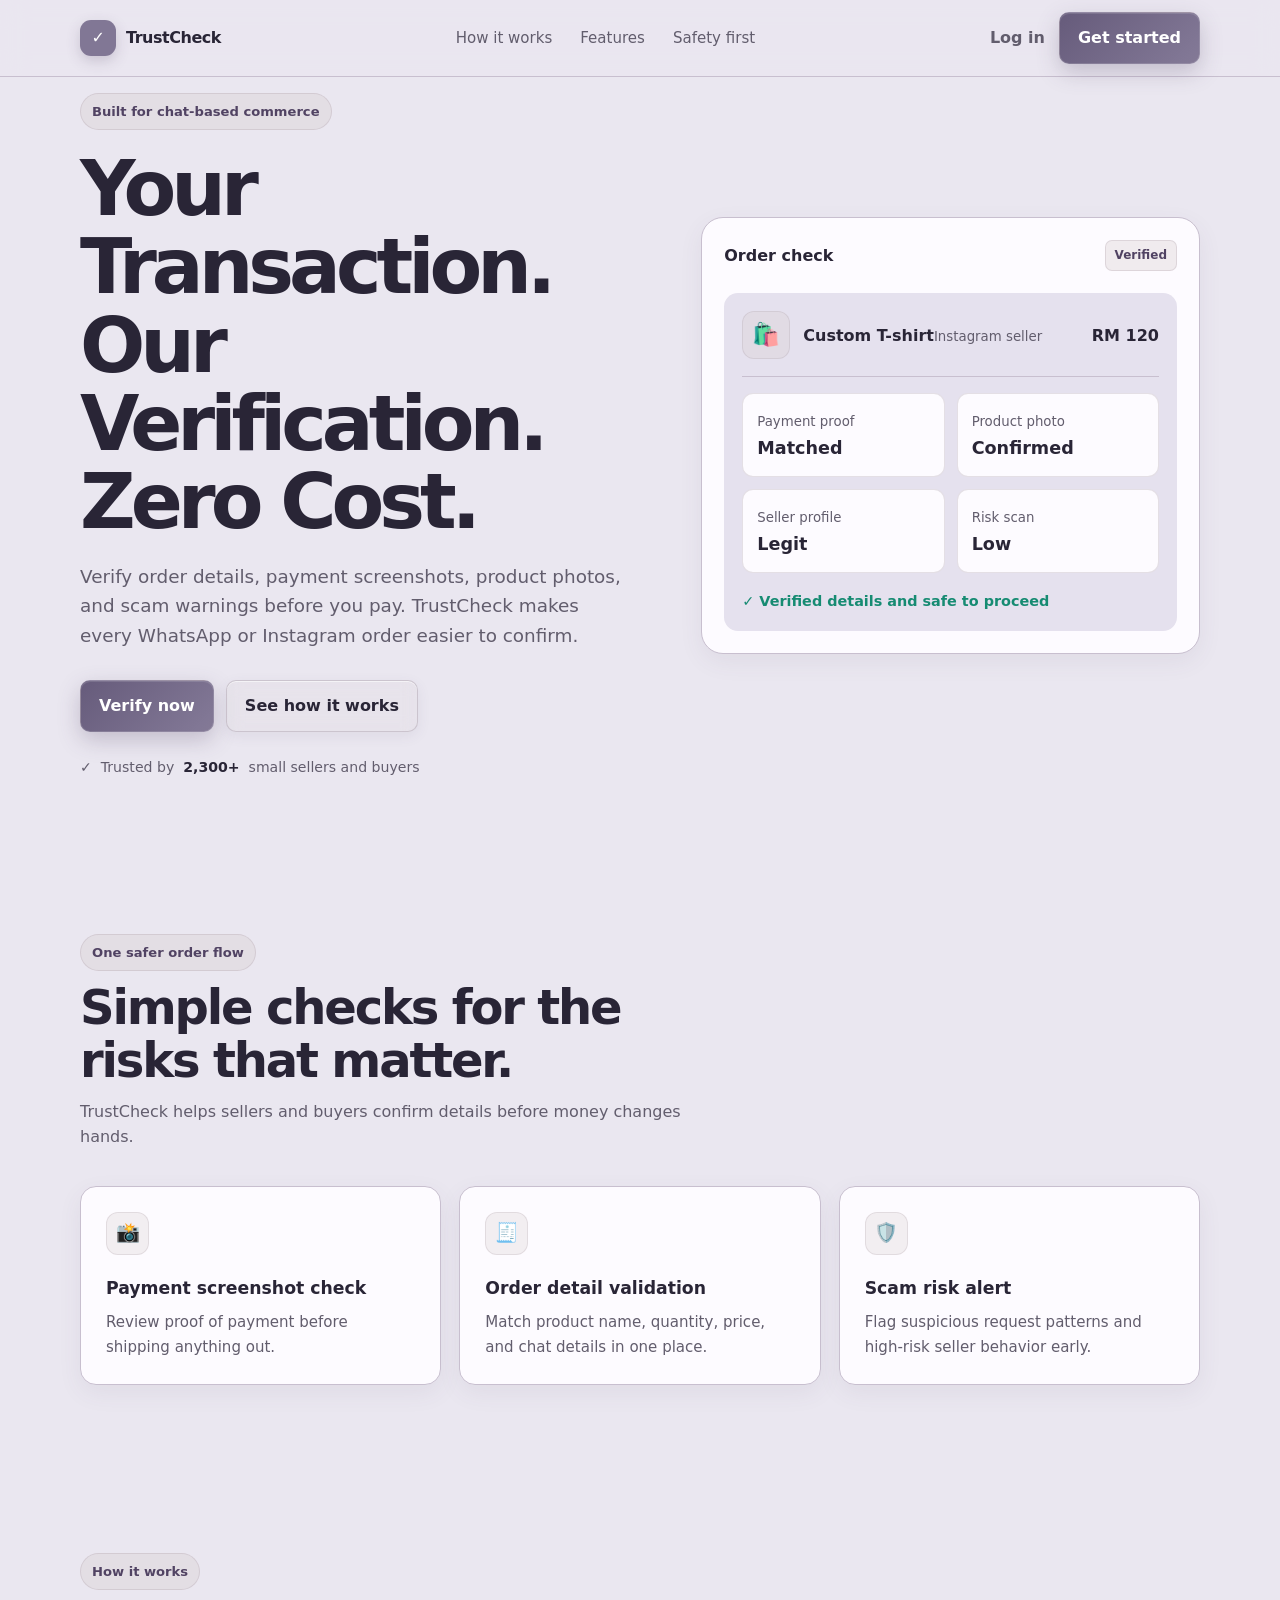
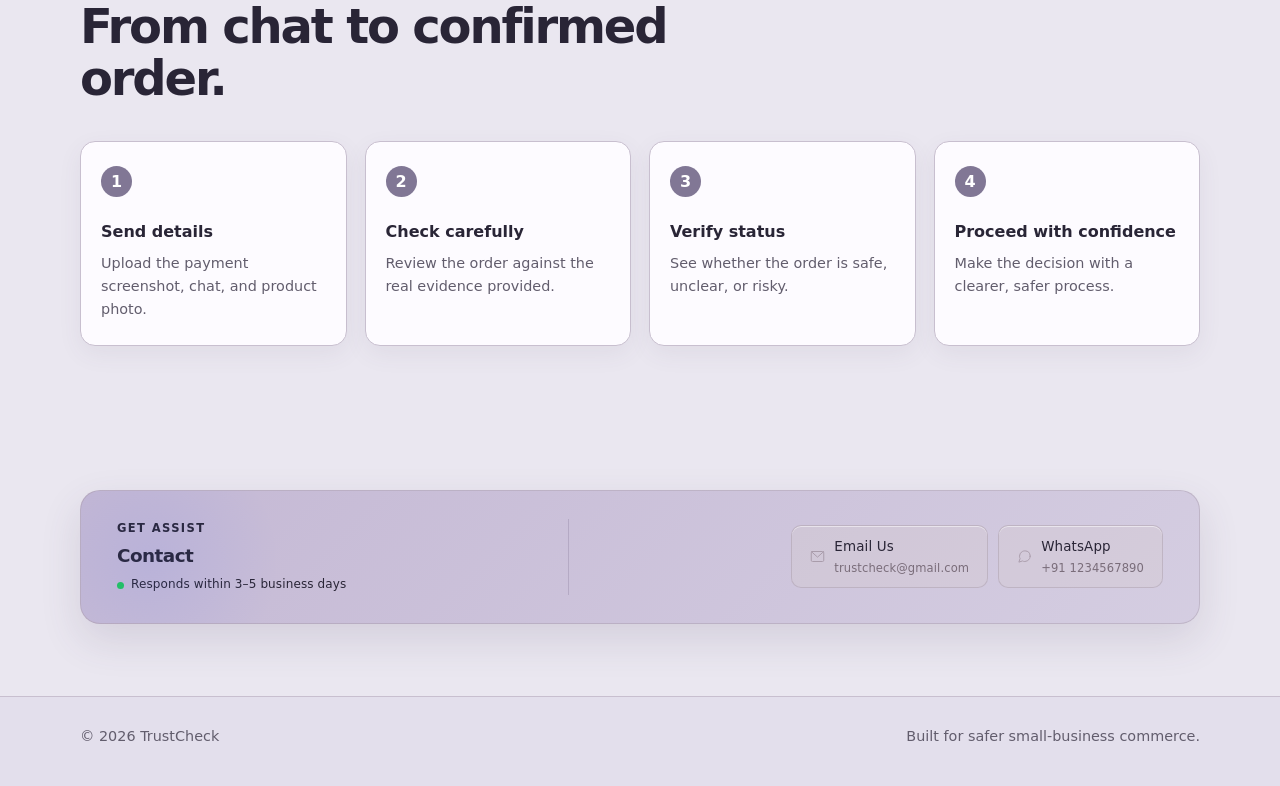
==== commit c3cd9045: "Apply Lilac Ash premium theme: flowing gradient on primary buttons, glassmorphism secondary buttons," ====
--- a/index.html
+++ b/index.html
@@ -192,138 +192,207 @@
             .cs-action{width:100%;justify-content:flex-start;}
         }
         
-/* TrustCheck — Lavender Grey Theme */
-        :root {
-          --ink: #292536;
-          --muted: #625d6d;
-          --primary: #817795;
-          --primary-dark: #665b7b;
-          --mint: #E1DEE9;
-          --line: #D4BEBE;
-          --surface: #FDFBFF;
-          --background: #E1DEE9;
-          --shadow: 0 16px 45px rgba(80, 65, 100, 0.14);
-        }
-        
-        /* Page and navigation */
-        body {
-          background: var(--background);
-          color: var(--ink);
-        }
-        
-        header {
-          background: rgba(225, 222, 233, 0.94);
-          border-color: var(--line);
-        }
-        
-        .brand-mark {
-          background: var(--primary);
-          box-shadow: 0 5px 14px rgba(80, 65, 100, 0.2);
-        }
-        
-        .nav-links a:hover {
-          color: var(--primary-dark);
-        }
-        
-        /* Buttons */
-        .button-primary {
-          background: var(--primary);
-          color: #fff;
-          box-shadow: 0 7px 18px rgba(80, 65, 100, 0.2);
-        }
-        
-        .button-primary:hover {
-          background: var(--primary-dark);
-        }
-        
-        .button-secondary {
-          background: #FDFBFF;
-          color: var(--ink);
-          border-color: #B6A6CA;
-        }
-        
-        .button-secondary:hover {
-          background: #D5CFE1;
-        }
-        
-        /* Cards and verification panel */
-        .hero-card,
-        .feature,
-        .step {
-          background: var(--surface);
-          border-color: var(--line);
-          box-shadow: 0 8px 25px rgba(80, 65, 100, 0.07);
-        }
-        
-        .order-box {
-          background: #E1DEE9;
-        }
-        
-        .product-icon,
-        .feature-icon {
-          background: #D5CFE1;
-          color: #665B7B;
-        }
-        
-        .metric {
-          background: #FDFBFF;
-          border-color: #D5CFE1;
-        }
-        
-        .status,
-        .eyebrow {
-          background: #D5CFE1;
-          color: #514363;
-        }
-        
-        /* Contact section — lilac */
-        .contact-strip {
-          background: linear-gradient(135deg, #B6A6CA, #D5CFE1);
-          border: 1px solid #A09ABC;
-          box-shadow: 0 16px 40px rgba(80, 65, 100, 0.16);
-        }
-        
-        .cs-label,
-        .cs-title,
-        .cs-status,
-        .cs-action-meta span:first-child,
-        .cs-action-meta span:last-child {
-          color: #292536;
-        }
-        
-        .cs-divider {
-          background: rgba(80, 65, 100, 0.2);
-        }
-        
-        .cs-action {
-          background: rgba(255, 255, 255, 0.4);
-          border-color: rgba(80, 65, 100, 0.24);
-          color: #292536;
-        }
-        
-        .cs-action:hover {
-          background: #A09ABC;
-          border-color: #817795;
-          color: #fff;
-        }
-        
-        .cs-action-meta span:first-child,
-        .cs-action-meta span:last-child {
-          color: inherit;
-        }
-        
-        /* Footer */
-        footer {
-          background: rgba(213, 207, 225, 0.4);
-          border-color: var(--line);
-        }
-        
-        /* Accessible keyboard focus */
-        a:focus-visible,
-        button:focus-visible {
-          outline: 3px solid #665B7B;
-          outline-offset: 3px;
-        }
+
+/* ━━━━━━━━━━━━━━━━━━━━━━━━━━━━━━━━━━━━━━━━━━
+   TrustCheck — Lilac Ash Premium Theme
+   Apple / Linear / Vercel aesthetic
+   ━━━━━━━━━━━━━━━━━━━━━━━━━━━━━━━━━━━━━━━━━━ */
+
+/* ── CSS custom properties ── */
+:root {
+    --ink:          #292536;
+    --muted:        #625d6d;
+    --primary:      #817795;
+    --primary-dark: #665b7b;
+    --mint:         #E1DEE9;
+    --line:         #C8BFCF;
+    --surface:      #FDFBFF;
+    --background:   #EAE7F0;
+    --shadow:       0 16px 45px rgba(80,65,100,.13);
+
+    /* Lilac Ash palette */
+    --ash-icon:     #998A98;           /* muted purple-slate for strokes & accents  */
+    --ash-bg:       rgba(215,205,205,.15);  /* frosted tint for secondary bg / hovers   */
+    --ash-border:   rgba(153,138,152,.35);  /* hairline border for secondary elements    */
+    --ash-text:     #7A6D7A;           /* readable accent text                      */
+}
+
+/* ── Fluid gradient keyframe for primary buttons ── */
+@keyframes btn-gradient-flow {
+    0%   { background-position: 0%   50%; }
+    50%  { background-position: 100% 50%; }
+    100% { background-position: 0%   50%; }
+}
+
+/* ── Page & navigation ── */
+body {
+    background: var(--background);
+    color: var(--ink);
+}
+
+header {
+    background: rgba(234,231,240,.92);
+    border-color: var(--line);
+    backdrop-filter: blur(14px);
+    -webkit-backdrop-filter: blur(14px);
+}
+
+.brand-mark {
+    background: var(--primary);
+    box-shadow: 0 5px 14px rgba(80,65,100,.22);
+}
+
+.nav-links a:hover { color: var(--primary-dark); }
+
+/* ── Primary buttons — flowing Lilac Ash gradient ── */
+.button-primary {
+    background: linear-gradient(
+        135deg,
+        #665b7b 0%,
+        #817795 30%,
+        #998A98 60%,
+        #665b7b 100%
+    );
+    background-size: 300% 300%;
+    animation: btn-gradient-flow 6s ease infinite;
+    color: #fff;
+    border: 1px solid rgba(255,255,255,.14);
+    box-shadow:
+        0 1px 0 rgba(255,255,255,.12) inset,
+        0 8px 22px rgba(80,65,100,.26);
+    transition: transform .2s ease, box-shadow .2s ease;
+}
+
+.button-primary:hover {
+    background: linear-gradient(
+        135deg,
+        #665b7b 0%,
+        #817795 30%,
+        #998A98 60%,
+        #665b7b 100%
+    );
+    background-size: 300% 300%;
+    animation: btn-gradient-flow 3s ease infinite;   /* speed up on hover */
+    box-shadow:
+        0 1px 0 rgba(255,255,255,.16) inset,
+        0 12px 28px rgba(80,65,100,.32);
+    transform: translateY(-2px);
+}
+
+/* ── Secondary buttons — Lilac Ash glassmorphism ── */
+.button-secondary {
+    background: var(--ash-bg);
+    color: var(--ink);
+    border: 1px solid var(--ash-border);
+    box-shadow:
+        0 1px 0 rgba(255,255,255,.55) inset,
+        0 4px 14px rgba(80,65,100,.08);
+    backdrop-filter: blur(8px);
+    -webkit-backdrop-filter: blur(8px);
+    transition: background .2s ease, border-color .2s ease,
+                box-shadow .2s ease, transform .2s ease;
+}
+
+.button-secondary:hover {
+    background: rgba(153,138,152,.22);
+    border-color: rgba(153,138,152,.55);
+    box-shadow:
+        0 1px 0 rgba(255,255,255,.6) inset,
+        0 6px 18px rgba(80,65,100,.12);
+    transform: translateY(-2px);
+}
+
+/* ── Cards, features, steps ── */
+.hero-card,
+.feature,
+.step {
+    background: var(--surface);
+    border-color: var(--line);
+    box-shadow: 0 8px 25px rgba(80,65,100,.07);
+}
+
+.order-box { background: #E5E1EE; }
+
+/* ── Feature & product icons — Lilac Ash stroke ── */
+.product-icon,
+.feature-icon {
+    background: rgba(215,205,205,.28);
+    color: var(--ash-icon);
+    border: 1px solid rgba(153,138,152,.2);
+}
+
+.metric {
+    background: var(--surface);
+    border-color: rgba(153,138,152,.25);
+}
+
+/* ── Tags / pills (eyebrow, status) ── */
+.status,
+.eyebrow {
+    background: rgba(215,205,205,.35);
+    color: #514363;
+    border: 1px solid rgba(153,138,152,.22);
+}
+
+/* ── Step numbers — Lilac Ash tint ── */
+.step-number {
+    background: var(--primary);
+    color: #fff;
+}
+
+/* ── Contact strip — light lilac ── */
+.contact-strip {
+    background: linear-gradient(135deg, #C4B8D4 0%, #DDD8E8 50%, #C4B8D4 100%);
+    background-size: 300% 300%;
+    animation: btn-gradient-flow 10s ease infinite;
+    border: 1px solid rgba(153,138,152,.35);
+    box-shadow: 0 16px 40px rgba(80,65,100,.14);
+}
+
+.cs-label,
+.cs-title,
+.cs-status {
+    color: #292536;
+}
+
+.cs-action-meta span:first-child { color: #292536; }
+.cs-action-meta span:last-child  { color: var(--ash-text); }
+
+.cs-divider { background: rgba(80,65,100,.18); }
+
+/* Contact action pills — Lilac Ash glassmorphism */
+.cs-action {
+    background: rgba(215,205,205,.28);
+    border: 1px solid var(--ash-border);
+    color: #292536;
+    box-shadow: 0 1px 0 rgba(255,255,255,.5) inset;
+    transition: background .2s ease, border-color .2s ease,
+                color .2s ease, transform .2s ease, box-shadow .2s ease;
+}
+
+.cs-action:hover {
+    background: rgba(153,138,152,.38);
+    border-color: rgba(153,138,152,.6);
+    color: #fff;
+    box-shadow: 0 1px 0 rgba(255,255,255,.2) inset;
+    transform: translateY(-1px);
+}
+
+.cs-action svg { stroke: var(--ash-icon); }
+.cs-action:hover svg { stroke: #fff; opacity: 1; }
+
+/* ── Footer ── */
+footer {
+    background: rgba(213,207,225,.35);
+    border-color: var(--line);
+}
+
+/* ── Accessible focus ring ── */
+a:focus-visible,
+button:focus-visible {
+    outline: 2.5px solid #817795;
+    outline-offset: 3px;
+}
     </style>
 </head>
 <body>
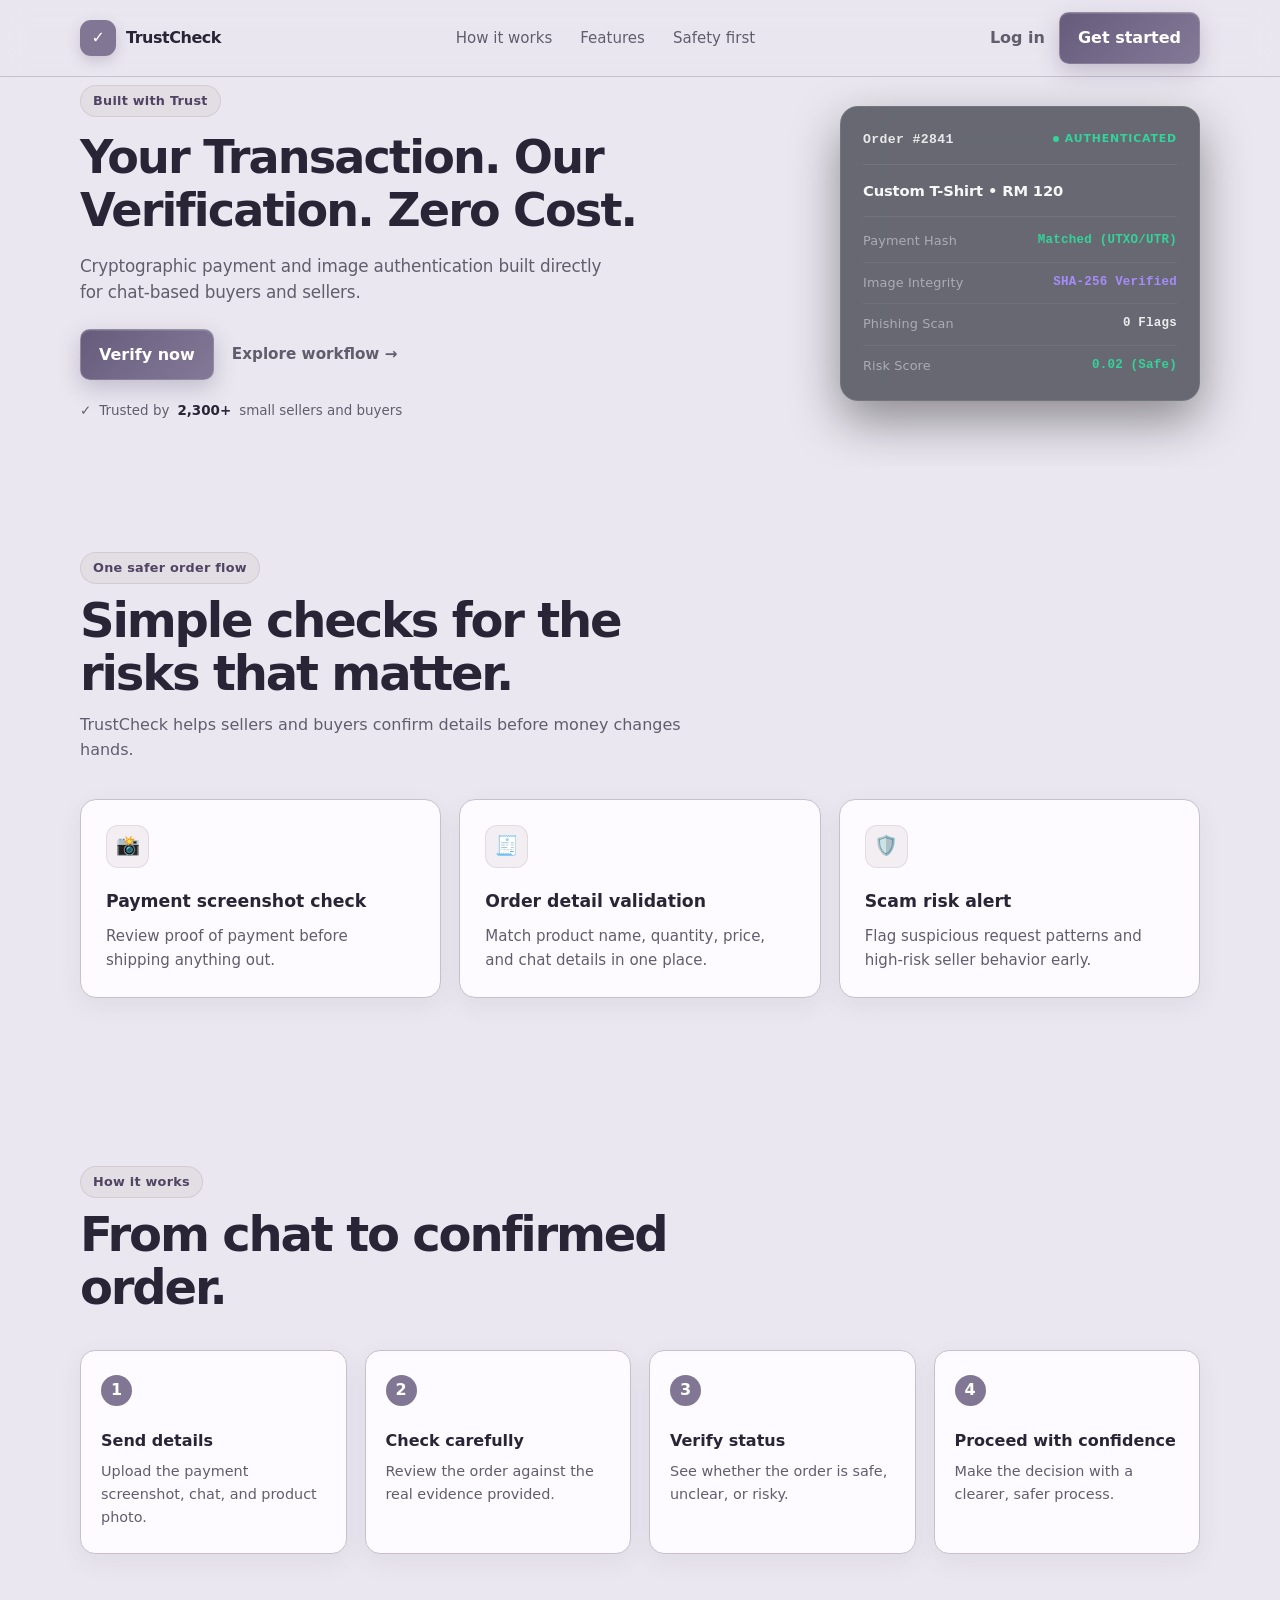
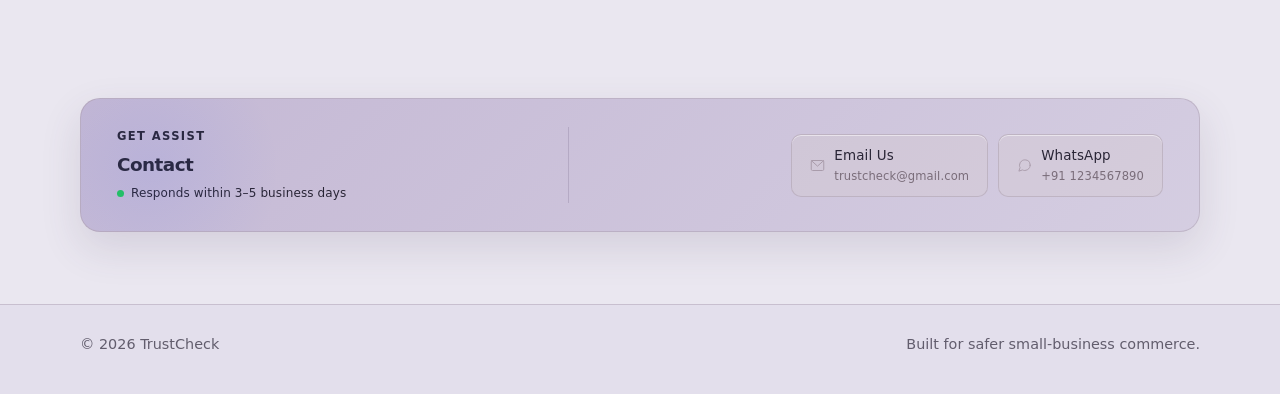
==== commit b90e117d: "Overhaul Hero section: minimal FinTech aesthetic with Floating Verified Token card" ====
--- a/index.html
+++ b/index.html
@@ -25,27 +25,114 @@
         .button-primary { color:#fff; background:var(--primary); box-shadow:0 10px 20px rgba(55,93,251,.2); }
         .button-primary:hover { background:var(--primary-dark); }
         .button-secondary { color:var(--ink); background:#fff; border-color:var(--line); }
-        .hero { padding:16px 0 72px; overflow:hidden; }
-        .hero-grid { display:grid; grid-template-columns:1.05fr .95fr; align-items:center; gap:70px; }
-        .eyebrow { display:inline-flex; align-items:center; gap:8px; padding:7px 11px; color:#168b72; background:var(--mint); border-radius:999px; font-size:.82rem; font-weight:800; }
-        h1 { max-width:670px; margin:20px 0; font-size:clamp(2.8rem,6vw,5.1rem); line-height:1.02; letter-spacing:-.065em; }
-        .hero-copy { max-width:590px; color:var(--muted); font-size:1.15rem; }
-        .hero-buttons { display:flex; flex-wrap:wrap; gap:12px; margin-top:30px; }
-        .trust-note { display:flex; align-items:center; gap:9px; margin-top:24px; color:var(--muted); font-size:.88rem; }
+        .hero { padding:8px 0 46px; overflow:hidden; }
+        .hero-grid { display:grid; grid-template-columns:1.15fr 0.85fr; align-items:center; gap:52px; }
+        .eyebrow { display:inline-flex; align-items:center; gap:6px; padding:5px 12px; color:#168b72; background:var(--mint); border-radius:999px; font-size:.8rem; font-weight:700; letter-spacing:.02em; }
+        h1 { max-width:620px; margin:14px 0 16px; font-size:clamp(2.1rem,3.6vw,3.1rem); line-height:1.14; letter-spacing:-.04em; font-weight:800; color:var(--ink); }
+        .hero-copy { max-width:540px; color:var(--muted); font-size:1.05rem; line-height:1.55; margin:0 0 24px; letter-spacing:-.01em; }
+        .hero-buttons { display:flex; align-items:center; flex-wrap:wrap; gap:18px; margin-top:20px; }
+        .hero-link { display:inline-flex; align-items:center; gap:6px; color:var(--muted); font-weight:600; font-size:.95rem; text-decoration:none; transition:color .2s ease, transform .2s ease; }
+        .hero-link:hover { color:var(--ink); transform:translateX(3px); }
+        .trust-note { display:flex; align-items:center; gap:8px; margin-top:20px; color:var(--muted); font-size:.84rem; }
         .trust-note strong { color:var(--ink); }
-        .hero-card { position:relative; padding:22px; background:#fff; border:1px solid var(--line); border-radius:22px; box-shadow:var(--shadow); }
-        .card-top { display:flex; justify-content:space-between; align-items:center; margin-bottom:22px; }
-        .card-title { font-weight:800; }
-        .status { padding:5px 9px; color:#168b72; background:var(--mint); border-radius:7px; font-size:.75rem; font-weight:800; }
-        .order-box { padding:18px; background:#f7f8fc; border-radius:14px; }
-        .product-row { display:flex; align-items:center; gap:13px; padding-bottom:17px; border-bottom:1px solid var(--line); }
-        .product-icon { display:grid; place-items:center; width:48px; height:48px; color:var(--primary); background:#e9edff; border-radius:12px; font-size:1.4rem; }
-        .product-row small,.metric small { color:var(--muted); }
-        .amount { margin-left:auto; font-weight:800; }
-        .metrics { display:grid; grid-template-columns:repeat(2,1fr); gap:12px; margin-top:16px; }
-        .metric { padding:14px; background:#fff; border:1px solid var(--line); border-radius:11px; }
-        .metric strong { display:block; font-size:1.1rem; }
-        .verified { display:flex; align-items:center; gap:9px; margin-top:17px; color:#168b72; font-size:.9rem; font-weight:700; }
+
+        /* ── Floating Verified Token Card (FinTech Micro-Receipt) ── */
+        .token-card-wrapper { display:flex; justify-content:flex-end; width:100%; }
+        .token-card {
+            width:100%;
+            max-width:360px;
+            background:rgba(15, 20, 30, 0.6);
+            backdrop-filter:blur(20px);
+            -webkit-backdrop-filter:blur(20px);
+            border:1px solid rgba(255, 255, 255, 0.08);
+            border-radius:18px;
+            padding:22px;
+            box-shadow:0 20px 50px rgba(0,0,0,0.4);
+            color:#fff;
+            position:relative;
+            transition:transform .3s ease, box-shadow .3s ease;
+        }
+        .token-card:hover {
+            transform:translateY(-2px);
+            box-shadow:0 24px 60px rgba(0,0,0,0.46);
+        }
+        .token-header {
+            display:flex;
+            align-items:center;
+            justify-content:space-between;
+            padding-bottom:14px;
+            border-bottom:1px solid rgba(255, 255, 255, 0.08);
+        }
+        .token-order-id {
+            font-family:ui-monospace,SFMono-Regular,Menlo,Monaco,Consolas,monospace;
+            font-size:.82rem;
+            font-weight:600;
+            color:rgba(255,255,255,0.85);
+            letter-spacing:.03em;
+        }
+        .token-auth-badge {
+            display:inline-flex;
+            align-items:center;
+            gap:6px;
+            font-size:.68rem;
+            font-weight:700;
+            letter-spacing:.08em;
+            text-transform:uppercase;
+            color:#34d399;
+        }
+        .token-pulse-dot {
+            width:6px;
+            height:6px;
+            border-radius:50%;
+            background:#34d399;
+            box-shadow:0 0 0 0 rgba(52,211,153,.5);
+            animation:token-ping 2s ease infinite;
+        }
+        @keyframes token-ping {
+            0% { box-shadow:0 0 0 0 rgba(52,211,153,.45); }
+            70% { box-shadow:0 0 0 5px rgba(52,211,153,0); }
+            100% { box-shadow:0 0 0 0 rgba(52,211,153,0); }
+        }
+        .token-item-row {
+            padding:14px 0;
+            border-bottom:1px solid rgba(255, 255, 255, 0.08);
+            font-weight:600;
+            font-size:.92rem;
+            color:rgba(255,255,255,0.95);
+            letter-spacing:-.01em;
+        }
+        .token-metrics {
+            display:flex;
+            flex-direction:column;
+            padding-top:4px;
+        }
+        .token-metric-row {
+            display:flex;
+            justify-content:space-between;
+            align-items:center;
+            padding:10px 0;
+            font-size:.8rem;
+            border-bottom:1px solid rgba(255, 255, 255, 0.05);
+        }
+        .token-metric-row:last-child {
+            border-bottom:none;
+            padding-bottom:2px;
+        }
+        .token-metric-label {
+            color:rgba(255, 255, 255, 0.45);
+            font-weight:500;
+            font-size:.8rem;
+            letter-spacing:.01em;
+        }
+        .token-metric-val {
+            font-family:ui-monospace,SFMono-Regular,Menlo,Monaco,Consolas,monospace;
+            color:rgba(255, 255, 255, 0.88);
+            font-weight:600;
+            font-size:.78rem;
+            letter-spacing:.02em;
+        }
+        .token-metric-val.matched { color:#34d399; }
+        .token-metric-val.verified { color:#a78bfa; }
         .section { padding:84px 0; }
         .section-heading { max-width:650px; margin-bottom:36px; }
         .section-heading h2 { margin:10px 0 12px; font-size:clamp(2rem,4vw,3rem); line-height:1.1; letter-spacing:-.045em; }
@@ -179,6 +266,8 @@
             .hero{padding-top:12px;}
             .hero-grid,.features{grid-template-columns:1fr;}
             .hero-grid{gap:42px;}
+            .token-card-wrapper{justify-content:center;}
+            .token-card{max-width:400px;}
             .steps{grid-template-columns:repeat(2,1fr);}
             .contact-strip{flex-direction:column;align-items:flex-start;gap:20px;padding:24px 22px;}
             .cs-divider{width:100%;height:1px;align-self:auto;}
@@ -187,6 +276,8 @@
             .container{width:min(100% - 28px,1120px);}
             .nav-actions .login{display:none;}
             .hero-buttons,.hero-buttons .button{width:100%;}
+            .hero-link{width:100%;justify-content:center;}
+            .token-card{max-width:100%;}
             .steps{grid-template-columns:1fr;}
             .cs-actions{flex-direction:column;width:100%;}
             .cs-action{width:100%;justify-content:flex-start;}
@@ -303,7 +394,6 @@
 }
 
 /* ── Cards, features, steps ── */
-.hero-card,
 .feature,
 .step {
     background: var(--surface);
@@ -404,7 +494,52 @@
         </nav>
     </header>
     <main id="top">
-        <section class="hero"><div class="container hero-grid"><div><div class="eyebrow">Built for chat-based commerce</div><h1>Your Transaction. Our Verification. Zero Cost.</h1><p class="hero-copy">Verify order details, payment screenshots, product photos, and scam warnings before you pay. TrustCheck makes every WhatsApp or Instagram order easier to confirm.</p><div class="hero-buttons"><a class="button button-primary" href="#signup">Verify now</a><a class="button button-secondary" href="#how-it-works">See how it works</a></div><div class="trust-note"><span>✓</span> Trusted by <strong>2,300+</strong> small sellers and buyers</div></div><div class="hero-card"><div class="card-top"><div class="card-title">Order check</div><span class="status">Verified</span></div><div class="order-box"><div class="product-row"><div class="product-icon">🛍️</div><div><strong>Custom T-shirt</strong><small>Instagram seller</small></div><div class="amount">RM 120</div></div><div class="metrics"><div class="metric"><small>Payment proof</small><strong>Matched</strong></div><div class="metric"><small>Product photo</small><strong>Confirmed</strong></div><div class="metric"><small>Seller profile</small><strong>Legit</strong></div><div class="metric"><small>Risk scan</small><strong>Low</strong></div></div><div class="verified">✓ Verified details and safe to proceed</div></div></div></div></section>
+        <section class="hero">
+            <div class="container hero-grid">
+                <div>
+                    <div class="eyebrow">Built with Trust</div>
+                    <h1>Your Transaction. Our Verification. Zero Cost.</h1>
+                    <p class="hero-copy">Cryptographic payment and image authentication built directly for chat-based buyers and sellers.</p>
+                    <div class="hero-buttons">
+                        <a class="button button-primary" href="#signup">Verify now</a>
+                        <a class="hero-link" href="#how-it-works">Explore workflow →</a>
+                    </div>
+                    <div class="trust-note"><span>✓</span> Trusted by <strong>2,300+</strong> small sellers and buyers</div>
+                </div>
+                <div class="token-card-wrapper">
+                    <div class="token-card">
+                        <div class="token-header">
+                            <span class="token-order-id">Order #2841</span>
+                            <span class="token-auth-badge">
+                                <span class="token-pulse-dot" aria-hidden="true"></span>
+                                AUTHENTICATED
+                            </span>
+                        </div>
+                        <div class="token-item-row">
+                            <span>Custom T-Shirt • RM 120</span>
+                        </div>
+                        <div class="token-metrics">
+                            <div class="token-metric-row">
+                                <span class="token-metric-label">Payment Hash</span>
+                                <span class="token-metric-val matched">Matched (UTXO/UTR)</span>
+                            </div>
+                            <div class="token-metric-row">
+                                <span class="token-metric-label">Image Integrity</span>
+                                <span class="token-metric-val verified">SHA-256 Verified</span>
+                            </div>
+                            <div class="token-metric-row">
+                                <span class="token-metric-label">Phishing Scan</span>
+                                <span class="token-metric-val">0 Flags</span>
+                            </div>
+                            <div class="token-metric-row">
+                                <span class="token-metric-label">Risk Score</span>
+                                <span class="token-metric-val matched">0.02 (Safe)</span>
+                            </div>
+                        </div>
+                    </div>
+                </div>
+            </div>
+        </section>
         <section class="section" id="features"><div class="container"><div class="section-heading"><div class="eyebrow">One safer order flow</div><h2>Simple checks for the risks that matter.</h2><p>TrustCheck helps sellers and buyers confirm details before money changes hands.</p></div><div class="features"><div class="feature"><div class="feature-icon">📸</div><h3>Payment screenshot check</h3><p>Review proof of payment before shipping anything out.</p></div><div class="feature"><div class="feature-icon">🧾</div><h3>Order detail validation</h3><p>Match product name, quantity, price, and chat details in one place.</p></div><div class="feature"><div class="feature-icon">🛡️</div><h3>Scam risk alert</h3><p>Flag suspicious request patterns and high-risk seller behavior early.</p></div></div></div></section>
         <section class="section" id="how-it-works"><div class="container"><div class="section-heading"><div class="eyebrow">How it works</div><h2>From chat to confirmed order.</h2></div><div class="steps"><div class="step"><div class="step-number">1</div><h3>Send details</h3><p>Upload the payment screenshot, chat, and product photo.</p></div><div class="step"><div class="step-number">2</div><h3>Check carefully</h3><p>Review the order against the real evidence provided.</p></div><div class="step"><div class="step-number">3</div><h3>Verify status</h3><p>See whether the order is safe, unclear, or risky.</p></div><div class="step"><div class="step-number">4</div><h3>Proceed with confidence</h3><p>Make the decision with a clearer, safer process.</p></div></div></div></section>
         <section class="contact-section" id="safety"><div class="container">
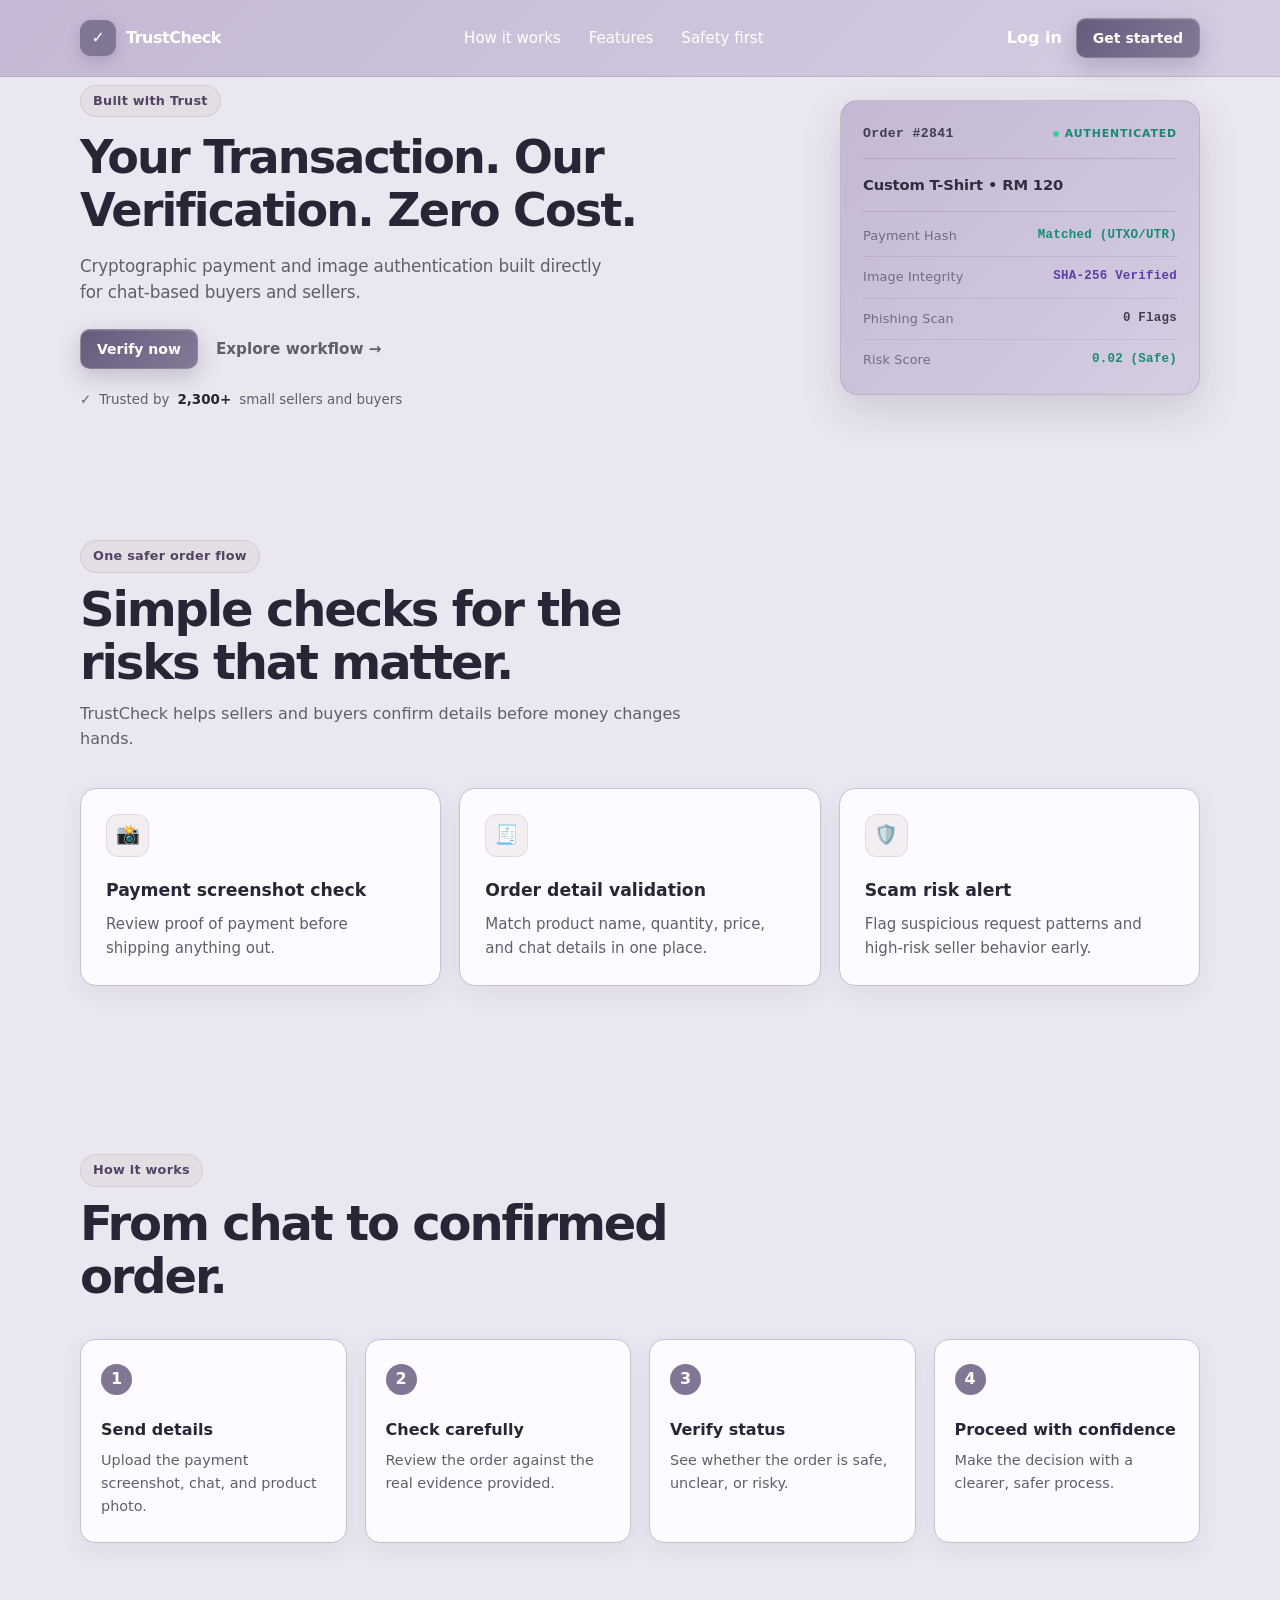
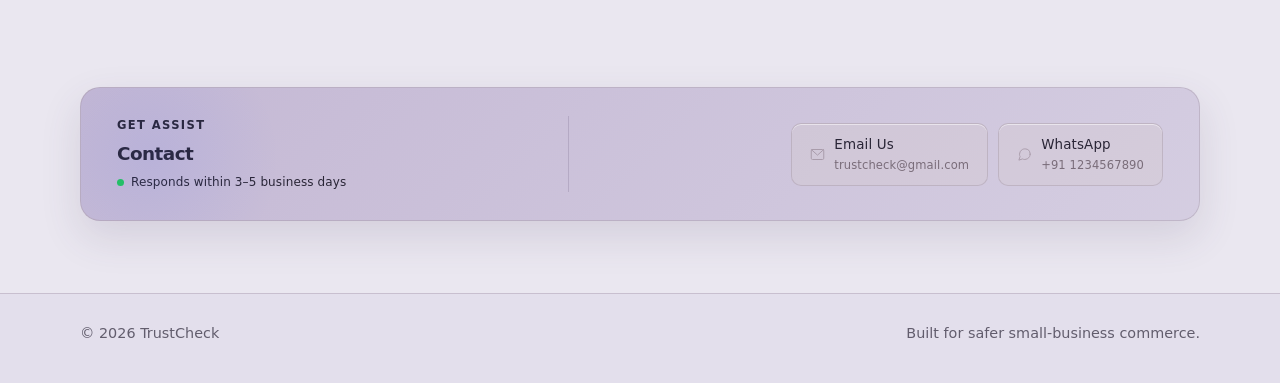
==== commit 77d6e205: "Update styling: token card gradient, header gradient, nav links readability, and button sizing" ====
--- a/index.html
+++ b/index.html
@@ -12,15 +12,15 @@
         body { margin:0; color:var(--ink); background:var(--background); font-family:Inter,ui-sans-serif,system-ui,-apple-system,BlinkMacSystemFont,"Segoe UI",sans-serif; line-height:1.6; }
         a { color:inherit; text-decoration:none; }
         .container { width:min(1120px,calc(100% - 40px)); margin:0 auto; }
-        header { position:sticky; top:0; z-index:10; background:rgba(248,250,255,.88); border-bottom:1px solid rgba(231,234,240,.75); backdrop-filter:blur(14px); }
+        header { position:sticky; top:0; z-index:10; background: linear-gradient(135deg, #C4B8D4 0%, #DDD8E8 50%, #C4B8D4 100%); background-size:300% 300%; animation:btn-gradient-flow 10s ease infinite; border-bottom:1px solid rgba(153,138,152,.35); backdrop-filter:blur(14px); }
         nav { min-height:76px; display:flex; align-items:center; justify-content:space-between; gap:24px; }
-        .brand { display:flex; align-items:center; gap:10px; font-weight:800; letter-spacing:-.03em; }
+        .brand { display:flex; align-items:center; gap:10px; font-weight:800; letter-spacing:-.03em; color:#fff; }
         .brand-mark { display:grid; place-items:center; width:36px; height:36px; color:#fff; background:var(--primary); border-radius:11px; box-shadow:0 8px 18px rgba(55,93,251,.25); }
-        .nav-links { display:flex; align-items:center; gap:28px; color:var(--muted); font-size:.94rem; }
+        .nav-links { display:flex; align-items:center; gap:28px; color:#fff; font-size:.94rem; }
         .nav-links a:hover { color:var(--primary); }
         .nav-actions { display:flex; align-items:center; gap:14px; }
-        .login { color:var(--muted); font-weight:600; }
-        .button { display:inline-flex; align-items:center; justify-content:center; gap:8px; padding:12px 18px; border:1px solid transparent; border-radius:10px; font-weight:700; cursor:pointer; transition:transform .2s ease, box-shadow .2s ease, background .2s ease; }
+        .login { color:#fff; font-weight:600; }
+        .button { display:inline-flex; align-items:center; justify-content:center; gap:8px; padding:8px 16px; font-size:0.875rem; border:1px solid transparent; border-radius:10px; font-weight:700; cursor:pointer; transition:transform .2s ease, box-shadow .2s ease, background .2s ease; }
         .button:hover { transform:translateY(-2px); }
         .button-primary { color:#fff; background:var(--primary); box-shadow:0 10px 20px rgba(55,93,251,.2); }
         .button-primary:hover { background:var(--primary-dark); }
@@ -41,33 +41,35 @@
         .token-card {
             width:100%;
             max-width:360px;
-            background:rgba(15, 20, 30, 0.6);
+            background: linear-gradient(135deg, #C4B8D4 0%, #DDD8E8 50%, #C4B8D4 100%);
+            background-size: 300% 300%;
+            animation: btn-gradient-flow 10s ease infinite;
             backdrop-filter:blur(20px);
             -webkit-backdrop-filter:blur(20px);
-            border:1px solid rgba(255, 255, 255, 0.08);
+            border:1px solid rgba(153,138,152,.35);
             border-radius:18px;
             padding:22px;
-            box-shadow:0 20px 50px rgba(0,0,0,0.4);
-            color:#fff;
+            box-shadow:0 16px 40px rgba(80,65,100,.18);
+            color:#292536;
             position:relative;
             transition:transform .3s ease, box-shadow .3s ease;
         }
         .token-card:hover {
             transform:translateY(-2px);
-            box-shadow:0 24px 60px rgba(0,0,0,0.46);
+            box-shadow:0 24px 60px rgba(80,65,100,.24);
         }
         .token-header {
             display:flex;
             align-items:center;
             justify-content:space-between;
             padding-bottom:14px;
-            border-bottom:1px solid rgba(255, 255, 255, 0.08);
+            border-bottom:1px solid rgba(80,65,100,.18);
         }
         .token-order-id {
             font-family:ui-monospace,SFMono-Regular,Menlo,Monaco,Consolas,monospace;
             font-size:.82rem;
             font-weight:600;
-            color:rgba(255,255,255,0.85);
+            color:rgba(41,37,54,0.85);
             letter-spacing:.03em;
         }
         .token-auth-badge {
@@ -78,7 +80,7 @@
             font-weight:700;
             letter-spacing:.08em;
             text-transform:uppercase;
-            color:#34d399;
+            color:#168b72;
         }
         .token-pulse-dot {
             width:6px;
@@ -95,10 +97,10 @@
         }
         .token-item-row {
             padding:14px 0;
-            border-bottom:1px solid rgba(255, 255, 255, 0.08);
+            border-bottom:1px solid rgba(80,65,100,.14);
             font-weight:600;
             font-size:.92rem;
-            color:rgba(255,255,255,0.95);
+            color:rgba(41,37,54,0.95);
             letter-spacing:-.01em;
         }
         .token-metrics {
@@ -112,27 +114,27 @@
             align-items:center;
             padding:10px 0;
             font-size:.8rem;
-            border-bottom:1px solid rgba(255, 255, 255, 0.05);
+            border-bottom:1px solid rgba(80,65,100,.1);
         }
         .token-metric-row:last-child {
             border-bottom:none;
             padding-bottom:2px;
         }
         .token-metric-label {
-            color:rgba(255, 255, 255, 0.45);
+            color:rgba(41,37,54,0.55);
             font-weight:500;
             font-size:.8rem;
             letter-spacing:.01em;
         }
         .token-metric-val {
             font-family:ui-monospace,SFMono-Regular,Menlo,Monaco,Consolas,monospace;
-            color:rgba(255, 255, 255, 0.88);
+            color:rgba(41,37,54,0.85);
             font-weight:600;
             font-size:.78rem;
             letter-spacing:.02em;
         }
-        .token-metric-val.matched { color:#34d399; }
-        .token-metric-val.verified { color:#a78bfa; }
+        .token-metric-val.matched { color:#168b72; }
+        .token-metric-val.verified { color:#5b3fa6; }
         .section { padding:84px 0; }
         .section-heading { max-width:650px; margin-bottom:36px; }
         .section-heading h2 { margin:10px 0 12px; font-size:clamp(2rem,4vw,3rem); line-height:1.1; letter-spacing:-.045em; }
@@ -322,8 +324,7 @@
 }
 
 header {
-    background: rgba(234,231,240,.92);
-    border-color: var(--line);
+    border-color: rgba(153,138,152,.35);
     backdrop-filter: blur(14px);
     -webkit-backdrop-filter: blur(14px);
 }
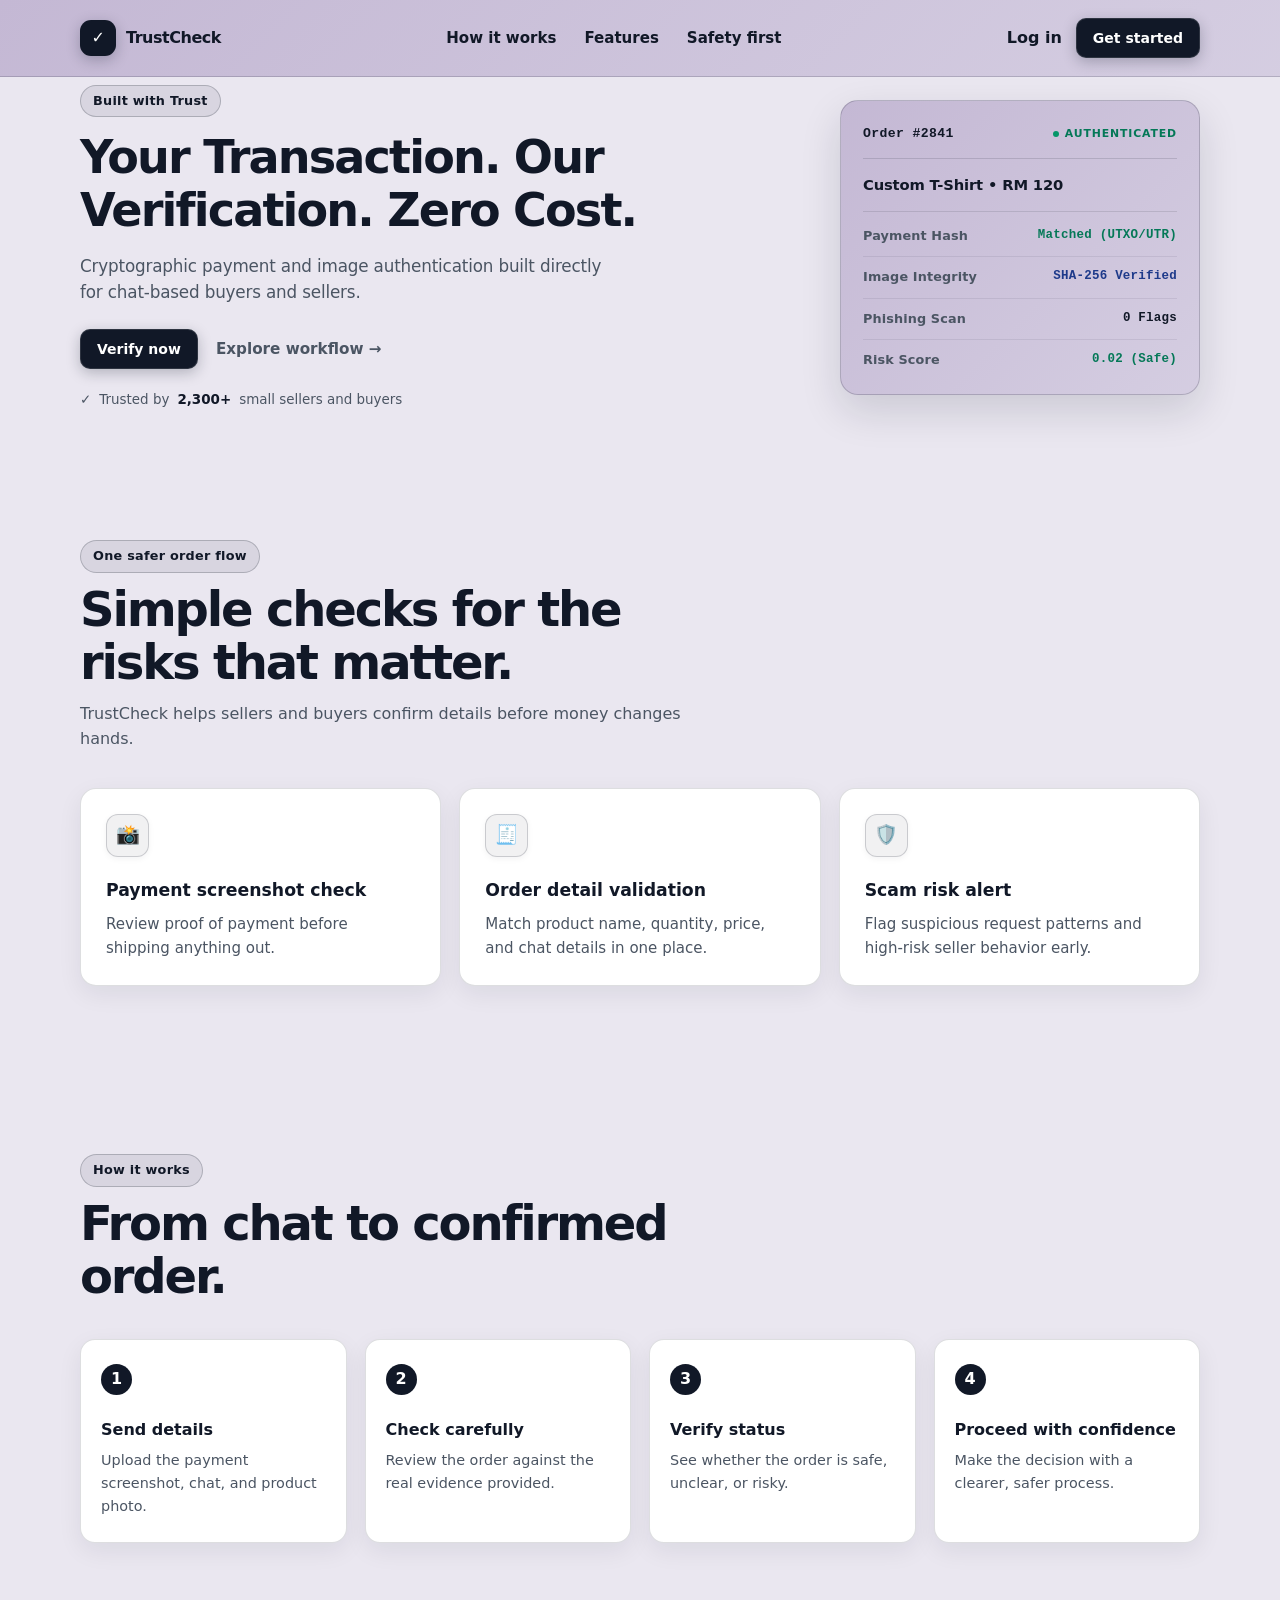
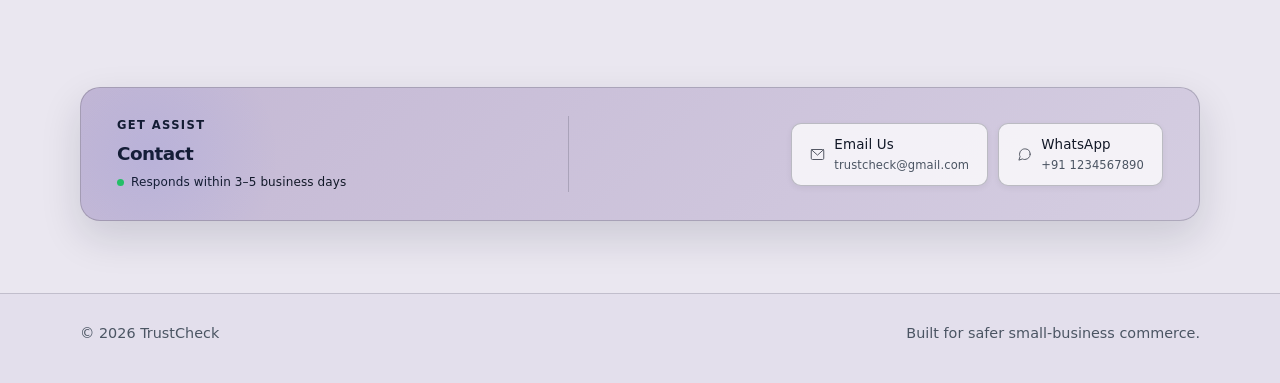
==== commit 8475f6e5: "Apply high-contrast Deep Midnight Navy styling for projector clarity" ====
--- a/index.html
+++ b/index.html
@@ -14,17 +14,17 @@
         .container { width:min(1120px,calc(100% - 40px)); margin:0 auto; }
         header { position:sticky; top:0; z-index:10; background: linear-gradient(135deg, #C4B8D4 0%, #DDD8E8 50%, #C4B8D4 100%); background-size:300% 300%; animation:btn-gradient-flow 10s ease infinite; border-bottom:1px solid rgba(153,138,152,.35); backdrop-filter:blur(14px); }
         nav { min-height:76px; display:flex; align-items:center; justify-content:space-between; gap:24px; }
-        .brand { display:flex; align-items:center; gap:10px; font-weight:800; letter-spacing:-.03em; color:#fff; }
-        .brand-mark { display:grid; place-items:center; width:36px; height:36px; color:#fff; background:var(--primary); border-radius:11px; box-shadow:0 8px 18px rgba(55,93,251,.25); }
-        .nav-links { display:flex; align-items:center; gap:28px; color:#fff; font-size:.94rem; }
-        .nav-links a:hover { color:var(--primary); }
+        .brand { display:flex; align-items:center; gap:10px; font-weight:800; letter-spacing:-.03em; color:#111827; }
+        .brand-mark { display:grid; place-items:center; width:36px; height:36px; color:#fff; background:#111827; border-radius:11px; box-shadow:0 4px 14px rgba(17,24,39,.25); }
+        .nav-links { display:flex; align-items:center; gap:28px; color:#111827; font-size:.94rem; }
+        .nav-links a:hover { color:#1E3A8A; }
         .nav-actions { display:flex; align-items:center; gap:14px; }
-        .login { color:#fff; font-weight:600; }
+        .login { color:#111827; font-weight:600; }
         .button { display:inline-flex; align-items:center; justify-content:center; gap:8px; padding:8px 16px; font-size:0.875rem; border:1px solid transparent; border-radius:10px; font-weight:700; cursor:pointer; transition:transform .2s ease, box-shadow .2s ease, background .2s ease; }
         .button:hover { transform:translateY(-2px); }
-        .button-primary { color:#fff; background:var(--primary); box-shadow:0 10px 20px rgba(55,93,251,.2); }
-        .button-primary:hover { background:var(--primary-dark); }
-        .button-secondary { color:var(--ink); background:#fff; border-color:var(--line); }
+        .button-primary { color:#fff; background:#111827; box-shadow:0 4px 14px rgba(17,24,39,.25); }
+        .button-primary:hover { background:#1F2937; box-shadow:0 8px 22px rgba(17,24,39,.35); }
+        .button-secondary { color:#111827; background:#fff; border-color:var(--line); }
         .hero { padding:8px 0 46px; overflow:hidden; }
         .hero-grid { display:grid; grid-template-columns:1.15fr 0.85fr; align-items:center; gap:52px; }
         .eyebrow { display:inline-flex; align-items:center; gap:6px; padding:5px 12px; color:#168b72; background:var(--mint); border-radius:999px; font-size:.8rem; font-weight:700; letter-spacing:.02em; }
@@ -46,30 +46,30 @@
             animation: btn-gradient-flow 10s ease infinite;
             backdrop-filter:blur(20px);
             -webkit-backdrop-filter:blur(20px);
-            border:1px solid rgba(153,138,152,.35);
+            border:1.5px solid rgba(17,24,39,.2);
             border-radius:18px;
             padding:22px;
-            box-shadow:0 16px 40px rgba(80,65,100,.18);
-            color:#292536;
+            box-shadow:0 16px 40px rgba(17,24,39,.14);
+            color:#111827;
             position:relative;
             transition:transform .3s ease, box-shadow .3s ease;
         }
         .token-card:hover {
             transform:translateY(-2px);
-            box-shadow:0 24px 60px rgba(80,65,100,.24);
+            box-shadow:0 24px 60px rgba(17,24,39,.2);
         }
         .token-header {
             display:flex;
             align-items:center;
             justify-content:space-between;
             padding-bottom:14px;
-            border-bottom:1px solid rgba(80,65,100,.18);
+            border-bottom:1px solid rgba(17,24,39,.14);
         }
         .token-order-id {
             font-family:ui-monospace,SFMono-Regular,Menlo,Monaco,Consolas,monospace;
             font-size:.82rem;
-            font-weight:600;
-            color:rgba(41,37,54,0.85);
+            font-weight:700;
+            color:#111827;
             letter-spacing:.03em;
         }
         .token-auth-badge {
@@ -77,30 +77,30 @@
             align-items:center;
             gap:6px;
             font-size:.68rem;
-            font-weight:700;
+            font-weight:800;
             letter-spacing:.08em;
             text-transform:uppercase;
-            color:#168b72;
+            color:#047857;
         }
         .token-pulse-dot {
             width:6px;
             height:6px;
             border-radius:50%;
-            background:#34d399;
-            box-shadow:0 0 0 0 rgba(52,211,153,.5);
+            background:#059669;
+            box-shadow:0 0 0 0 rgba(5,150,105,.5);
             animation:token-ping 2s ease infinite;
         }
         @keyframes token-ping {
-            0% { box-shadow:0 0 0 0 rgba(52,211,153,.45); }
-            70% { box-shadow:0 0 0 5px rgba(52,211,153,0); }
-            100% { box-shadow:0 0 0 0 rgba(52,211,153,0); }
+            0% { box-shadow:0 0 0 0 rgba(5,150,105,.45); }
+            70% { box-shadow:0 0 0 5px rgba(5,150,105,0); }
+            100% { box-shadow:0 0 0 0 rgba(5,150,105,0); }
         }
         .token-item-row {
             padding:14px 0;
-            border-bottom:1px solid rgba(80,65,100,.14);
-            font-weight:600;
+            border-bottom:1px solid rgba(17,24,39,.12);
+            font-weight:700;
             font-size:.92rem;
-            color:rgba(41,37,54,0.95);
+            color:#111827;
             letter-spacing:-.01em;
         }
         .token-metrics {
@@ -114,27 +114,27 @@
             align-items:center;
             padding:10px 0;
             font-size:.8rem;
-            border-bottom:1px solid rgba(80,65,100,.1);
+            border-bottom:1px solid rgba(17,24,39,.08);
         }
         .token-metric-row:last-child {
             border-bottom:none;
             padding-bottom:2px;
         }
         .token-metric-label {
-            color:rgba(41,37,54,0.55);
-            font-weight:500;
+            color:#4B5563;
+            font-weight:600;
             font-size:.8rem;
             letter-spacing:.01em;
         }
         .token-metric-val {
             font-family:ui-monospace,SFMono-Regular,Menlo,Monaco,Consolas,monospace;
-            color:rgba(41,37,54,0.85);
-            font-weight:600;
+            color:#111827;
+            font-weight:700;
             font-size:.78rem;
             letter-spacing:.02em;
         }
-        .token-metric-val.matched { color:#168b72; }
-        .token-metric-val.verified { color:#5b3fa6; }
+        .token-metric-val.matched { color:#047857; }
+        .token-metric-val.verified { color:#1E3A8A; }
         .section { padding:84px 0; }
         .section-heading { max-width:650px; margin-bottom:36px; }
         .section-heading h2 { margin:10px 0 12px; font-size:clamp(2rem,4vw,3rem); line-height:1.1; letter-spacing:-.045em; }
@@ -285,32 +285,32 @@
             .cs-action{width:100%;justify-content:flex-start;}
         }
         
-
 /* ━━━━━━━━━━━━━━━━━━━━━━━━━━━━━━━━━━━━━━━━━━
-   TrustCheck — Lilac Ash Premium Theme
-   Apple / Linear / Vercel aesthetic
+   TrustCheck — Deep Midnight Navy Theme
+   High-Contrast Projector FinTech Aesthetic
    ━━━━━━━━━━━━━━━━━━━━━━━━━━━━━━━━━━━━━━━━━━ */
 
 /* ── CSS custom properties ── */
 :root {
-    --ink:          #292536;
-    --muted:        #625d6d;
-    --primary:      #817795;
-    --primary-dark: #665b7b;
-    --mint:         #E1DEE9;
-    --line:         #C8BFCF;
-    --surface:      #FDFBFF;
-    --background:   #EAE7F0;
-    --shadow:       0 16px 45px rgba(80,65,100,.13);
-
-    /* Lilac Ash palette */
-    --ash-icon:     #998A98;           /* muted purple-slate for strokes & accents  */
-    --ash-bg:       rgba(215,205,205,.15);  /* frosted tint for secondary bg / hovers   */
-    --ash-border:   rgba(153,138,152,.35);  /* hairline border for secondary elements    */
-    --ash-text:     #7A6D7A;           /* readable accent text                      */
-}
-
-/* ── Fluid gradient keyframe for primary buttons ── */
+    --ink:          #111827;           /* High-contrast deep ink for maximum legibility */
+    --muted:        #4B5563;           /* Darker, crisp readable secondary text */
+    --primary:      #111827;           /* Deep Midnight Navy */
+    --primary-dark: #1F2937;           /* Lighter navy for hover */
+    --mint:         #E0E7FF;
+    --line:         rgba(17, 24, 39, 0.16); /* Anchored high-contrast hairline borders */
+    --surface:      #FFFFFF;
+    --background:   #EAE7F0;           /* Unchanged light page background */
+    --shadow:       0 16px 45px rgba(17, 24, 39, 0.12);
+
+    /* Deep Midnight Navy Accents */
+    --navy-primary: #111827;
+    --navy-hover:   #1F2937;
+    --navy-border:  rgba(17, 24, 39, 0.22);
+    --navy-icon:    #111827;
+    --navy-tint:    rgba(17, 24, 39, 0.06);
+}
+
+/* ── Fluid gradient keyframe for subtle accent motion ── */
 @keyframes btn-gradient-flow {
     0%   { background-position: 0%   50%; }
     50%  { background-position: 100% 50%; }
@@ -324,73 +324,63 @@
 }
 
 header {
-    border-color: rgba(153,138,152,.35);
+    border-color: rgba(17, 24, 39, 0.18);
     backdrop-filter: blur(14px);
     -webkit-backdrop-filter: blur(14px);
 }
 
+.brand { color: #111827; }
+.nav-links { color: #111827; }
+.nav-links a { color: #111827; font-weight: 600; }
+.nav-links a:hover { color: #1E3A8A; }
+.login { color: #111827; font-weight: 600; }
+
 .brand-mark {
-    background: var(--primary);
-    box-shadow: 0 5px 14px rgba(80,65,100,.22);
-}
-
-.nav-links a:hover { color: var(--primary-dark); }
-
-/* ── Primary buttons — flowing Lilac Ash gradient ── */
+    background: #111827;
+    color: #ffffff;
+    box-shadow: 0 4px 14px rgba(17, 24, 39, 0.25);
+    transition: transform 0.2s ease, background 0.2s ease;
+}
+
+.brand-mark:hover {
+    background: #1F2937;
+    transform: scale(1.05);
+}
+
+/* ── Primary buttons — Deep Midnight Navy with stark white text ── */
 .button-primary {
-    background: linear-gradient(
-        135deg,
-        #665b7b 0%,
-        #817795 30%,
-        #998A98 60%,
-        #665b7b 100%
-    );
-    background-size: 300% 300%;
-    animation: btn-gradient-flow 6s ease infinite;
-    color: #fff;
-    border: 1px solid rgba(255,255,255,.14);
-    box-shadow:
-        0 1px 0 rgba(255,255,255,.12) inset,
-        0 8px 22px rgba(80,65,100,.26);
-    transition: transform .2s ease, box-shadow .2s ease;
+    background: #111827;
+    color: #ffffff;
+    border: 1px solid rgba(255, 255, 255, 0.12);
+    box-shadow: 0 4px 14px rgba(17, 24, 39, 0.25);
+    transition: background 0.25s ease, transform 0.2s ease, box-shadow 0.25s ease;
 }
 
 .button-primary:hover {
-    background: linear-gradient(
-        135deg,
-        #665b7b 0%,
-        #817795 30%,
-        #998A98 60%,
-        #665b7b 100%
-    );
-    background-size: 300% 300%;
-    animation: btn-gradient-flow 3s ease infinite;   /* speed up on hover */
-    box-shadow:
-        0 1px 0 rgba(255,255,255,.16) inset,
-        0 12px 28px rgba(80,65,100,.32);
+    background: #1F2937;
+    color: #ffffff;
+    box-shadow: 0 8px 24px rgba(17, 24, 39, 0.35);
     transform: translateY(-2px);
 }
 
-/* ── Secondary buttons — Lilac Ash glassmorphism ── */
+/* ── Secondary buttons — High-contrast outlined glass ── */
 .button-secondary {
-    background: var(--ash-bg);
-    color: var(--ink);
-    border: 1px solid var(--ash-border);
-    box-shadow:
-        0 1px 0 rgba(255,255,255,.55) inset,
-        0 4px 14px rgba(80,65,100,.08);
+    background: rgba(255, 255, 255, 0.85);
+    color: #111827;
+    border: 1.5px solid #111827;
+    box-shadow: 0 2px 8px rgba(17, 24, 39, 0.08);
     backdrop-filter: blur(8px);
     -webkit-backdrop-filter: blur(8px);
-    transition: background .2s ease, border-color .2s ease,
-                box-shadow .2s ease, transform .2s ease;
+    font-weight: 700;
+    transition: background 0.2s ease, color 0.2s ease, border-color 0.2s ease,
+                box-shadow 0.2s ease, transform 0.2s ease;
 }
 
 .button-secondary:hover {
-    background: rgba(153,138,152,.22);
-    border-color: rgba(153,138,152,.55);
-    box-shadow:
-        0 1px 0 rgba(255,255,255,.6) inset,
-        0 6px 18px rgba(80,65,100,.12);
+    background: #111827;
+    color: #ffffff;
+    border-color: #111827;
+    box-shadow: 0 6px 18px rgba(17, 24, 39, 0.2);
     transform: translateY(-2px);
 }
 
@@ -398,90 +388,96 @@
 .feature,
 .step {
     background: var(--surface);
-    border-color: var(--line);
-    box-shadow: 0 8px 25px rgba(80,65,100,.07);
-}
-
-.order-box { background: #E5E1EE; }
-
-/* ── Feature & product icons — Lilac Ash stroke ── */
+    border: 1px solid rgba(17, 24, 39, 0.14);
+    box-shadow: 0 8px 25px rgba(17, 24, 39, 0.07);
+}
+
+.order-box {
+    background: #E5E1EE;
+    border: 1px solid rgba(17, 24, 39, 0.1);
+}
+
+/* ── Feature & product icons — Deep Navy stroke & crisp container ── */
 .product-icon,
 .feature-icon {
-    background: rgba(215,205,205,.28);
-    color: var(--ash-icon);
-    border: 1px solid rgba(153,138,152,.2);
+    background: rgba(17, 24, 39, 0.06);
+    color: #111827;
+    border: 1.5px solid rgba(17, 24, 39, 0.18);
+    box-shadow: 0 2px 6px rgba(17, 24, 39, 0.05);
 }
 
 .metric {
     background: var(--surface);
-    border-color: rgba(153,138,152,.25);
-}
-
-/* ── Tags / pills (eyebrow, status) ── */
+    border: 1px solid rgba(17, 24, 39, 0.16);
+}
+
+/* ── Tags / pills (eyebrow, status) — Anchored high contrast ── */
 .status,
 .eyebrow {
-    background: rgba(215,205,205,.35);
-    color: #514363;
-    border: 1px solid rgba(153,138,152,.22);
-}
-
-/* ── Step numbers — Lilac Ash tint ── */
+    background: rgba(17, 24, 39, 0.08);
+    color: #111827;
+    border: 1px solid rgba(17, 24, 39, 0.22);
+    font-weight: 700;
+}
+
+/* ── Step numbers ── */
 .step-number {
-    background: var(--primary);
-    color: #fff;
-}
-
-/* ── Contact strip — light lilac ── */
+    background: #111827;
+    color: #ffffff;
+}
+
+/* ── Contact strip ── */
 .contact-strip {
     background: linear-gradient(135deg, #C4B8D4 0%, #DDD8E8 50%, #C4B8D4 100%);
     background-size: 300% 300%;
     animation: btn-gradient-flow 10s ease infinite;
-    border: 1px solid rgba(153,138,152,.35);
-    box-shadow: 0 16px 40px rgba(80,65,100,.14);
+    border: 1.5px solid rgba(17, 24, 39, 0.2);
+    box-shadow: 0 16px 40px rgba(17, 24, 39, 0.14);
 }
 
 .cs-label,
 .cs-title,
 .cs-status {
-    color: #292536;
-}
-
-.cs-action-meta span:first-child { color: #292536; }
-.cs-action-meta span:last-child  { color: var(--ash-text); }
-
-.cs-divider { background: rgba(80,65,100,.18); }
-
-/* Contact action pills — Lilac Ash glassmorphism */
+    color: #111827;
+}
+
+.cs-action-meta span:first-child { color: #111827; }
+.cs-action-meta span:last-child  { color: #4B5563; }
+
+.cs-divider { background: rgba(17, 24, 39, 0.18); }
+
+/* Contact action pills — High-contrast Deep Navy ── */
 .cs-action {
-    background: rgba(215,205,205,.28);
-    border: 1px solid var(--ash-border);
-    color: #292536;
-    box-shadow: 0 1px 0 rgba(255,255,255,.5) inset;
+    background: rgba(255, 255, 255, 0.75);
+    border: 1.5px solid rgba(17, 24, 39, 0.25);
+    color: #111827;
+    box-shadow: 0 2px 6px rgba(17, 24, 39, 0.06);
     transition: background .2s ease, border-color .2s ease,
                 color .2s ease, transform .2s ease, box-shadow .2s ease;
 }
 
 .cs-action:hover {
-    background: rgba(153,138,152,.38);
-    border-color: rgba(153,138,152,.6);
-    color: #fff;
-    box-shadow: 0 1px 0 rgba(255,255,255,.2) inset;
+    background: #111827;
+    border-color: #111827;
+    color: #ffffff;
+    box-shadow: 0 6px 18px rgba(17, 24, 39, 0.24);
     transform: translateY(-1px);
 }
 
-.cs-action svg { stroke: var(--ash-icon); }
-.cs-action:hover svg { stroke: #fff; opacity: 1; }
+.cs-action svg { stroke: #111827; }
+.cs-action:hover svg { stroke: #ffffff; opacity: 1; }
 
 /* ── Footer ── */
 footer {
-    background: rgba(213,207,225,.35);
-    border-color: var(--line);
+    background: rgba(213, 207, 225, 0.35);
+    border-color: rgba(17, 24, 39, 0.16);
+    color: #4B5563;
 }
 
 /* ── Accessible focus ring ── */
 a:focus-visible,
 button:focus-visible {
-    outline: 2.5px solid #817795;
+    outline: 2.5px solid #111827;
     outline-offset: 3px;
 }
     </style>
